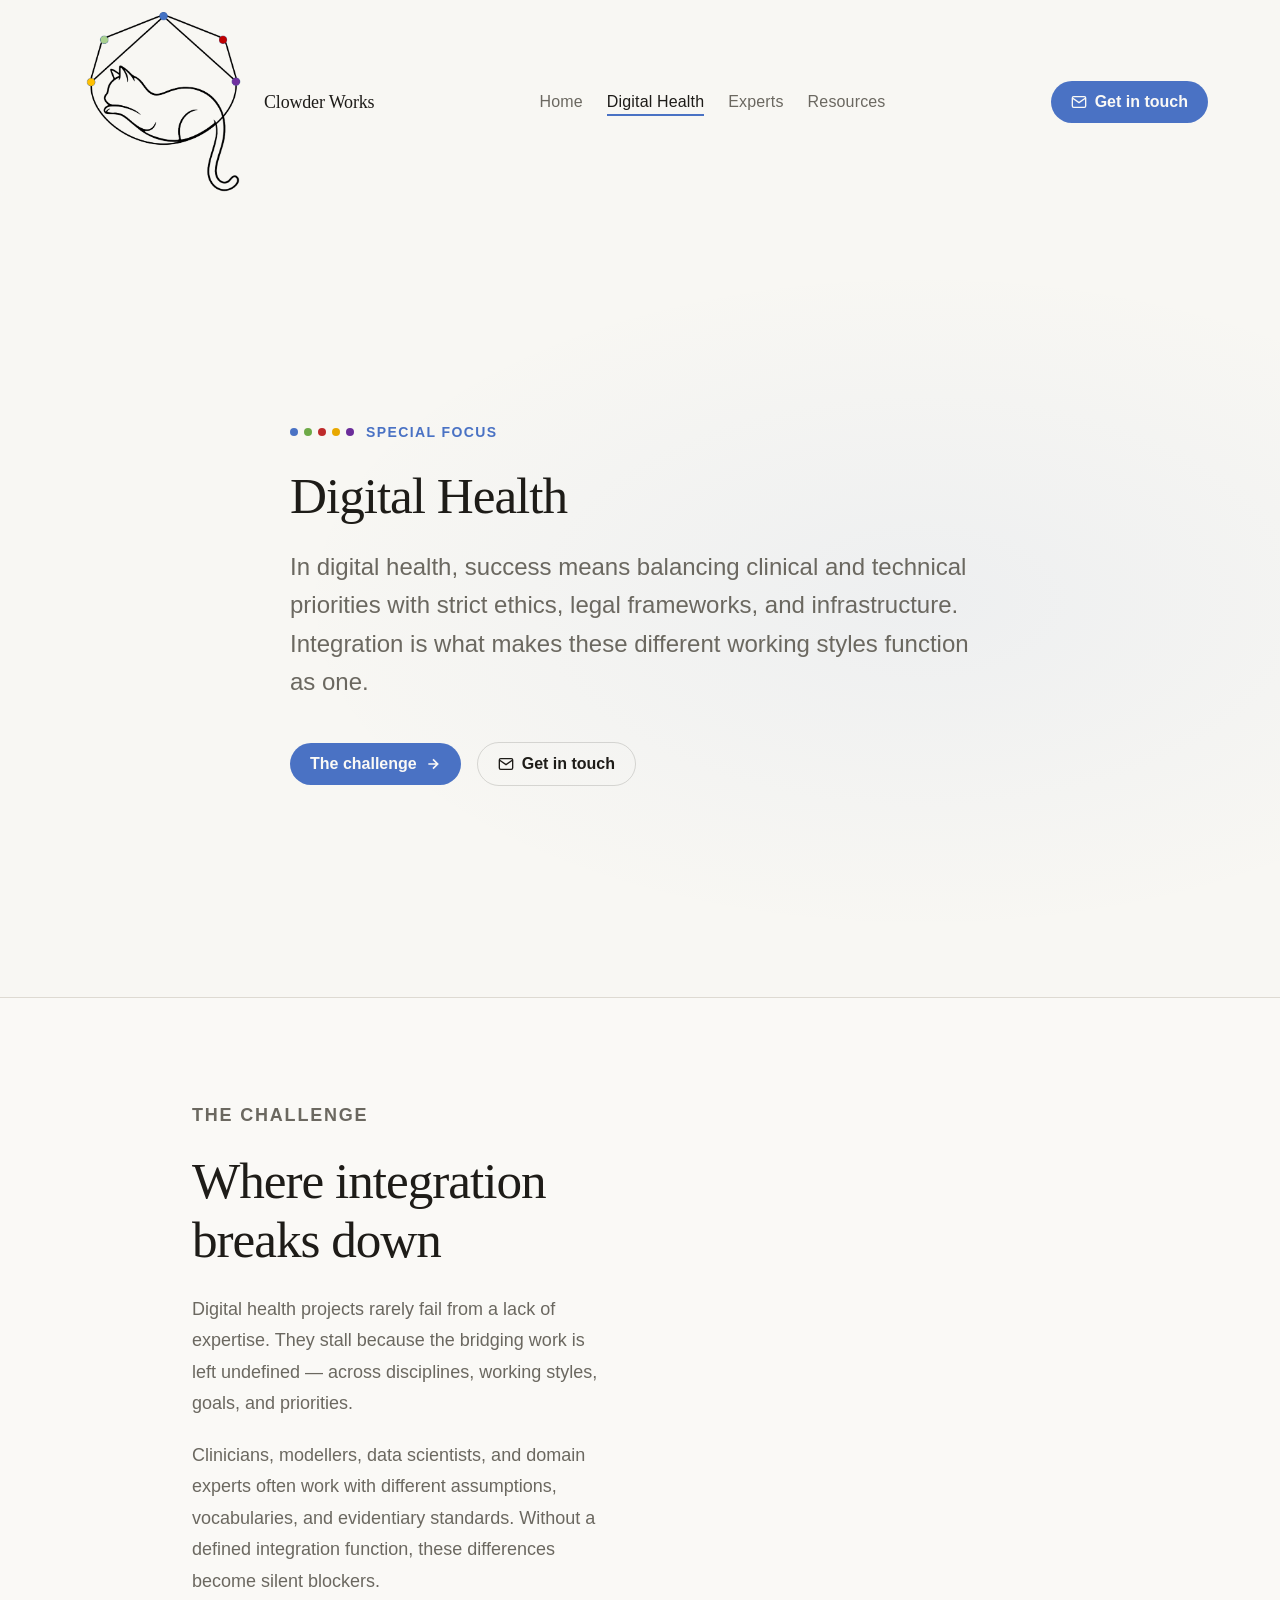
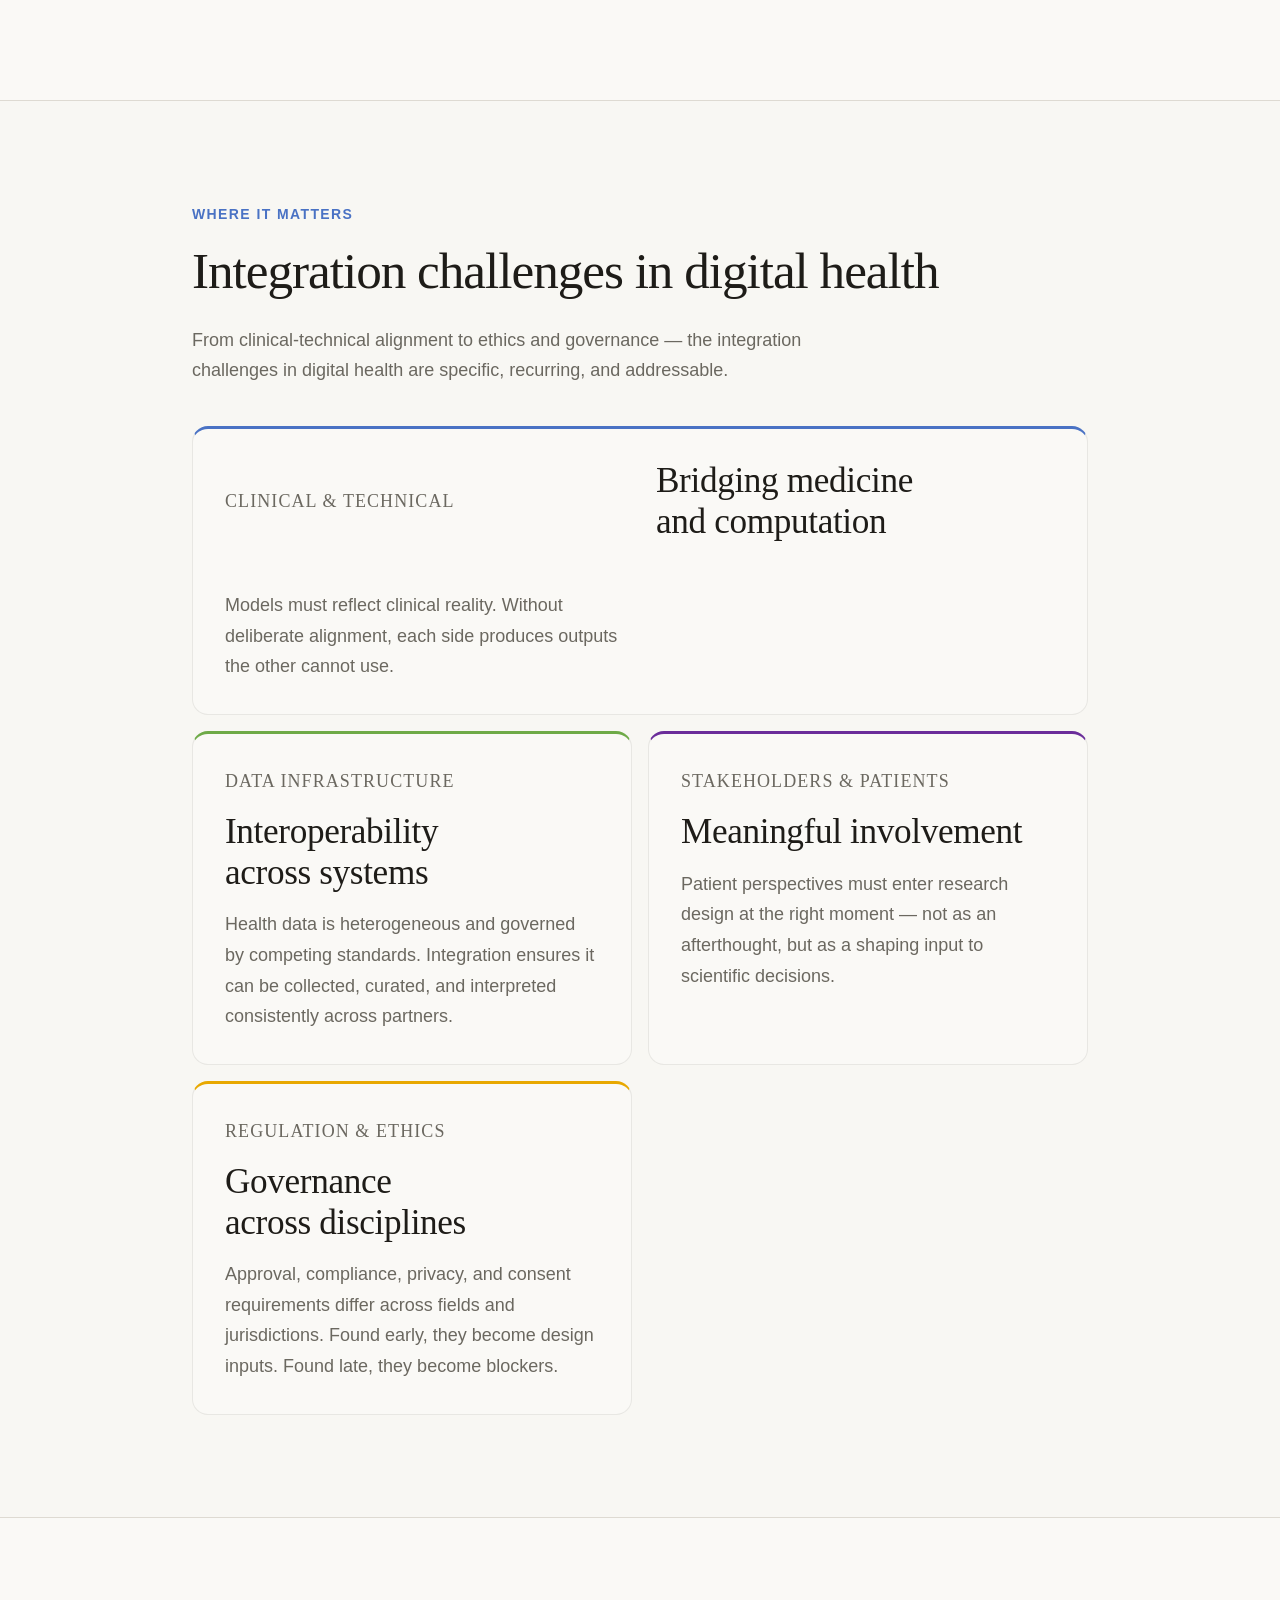
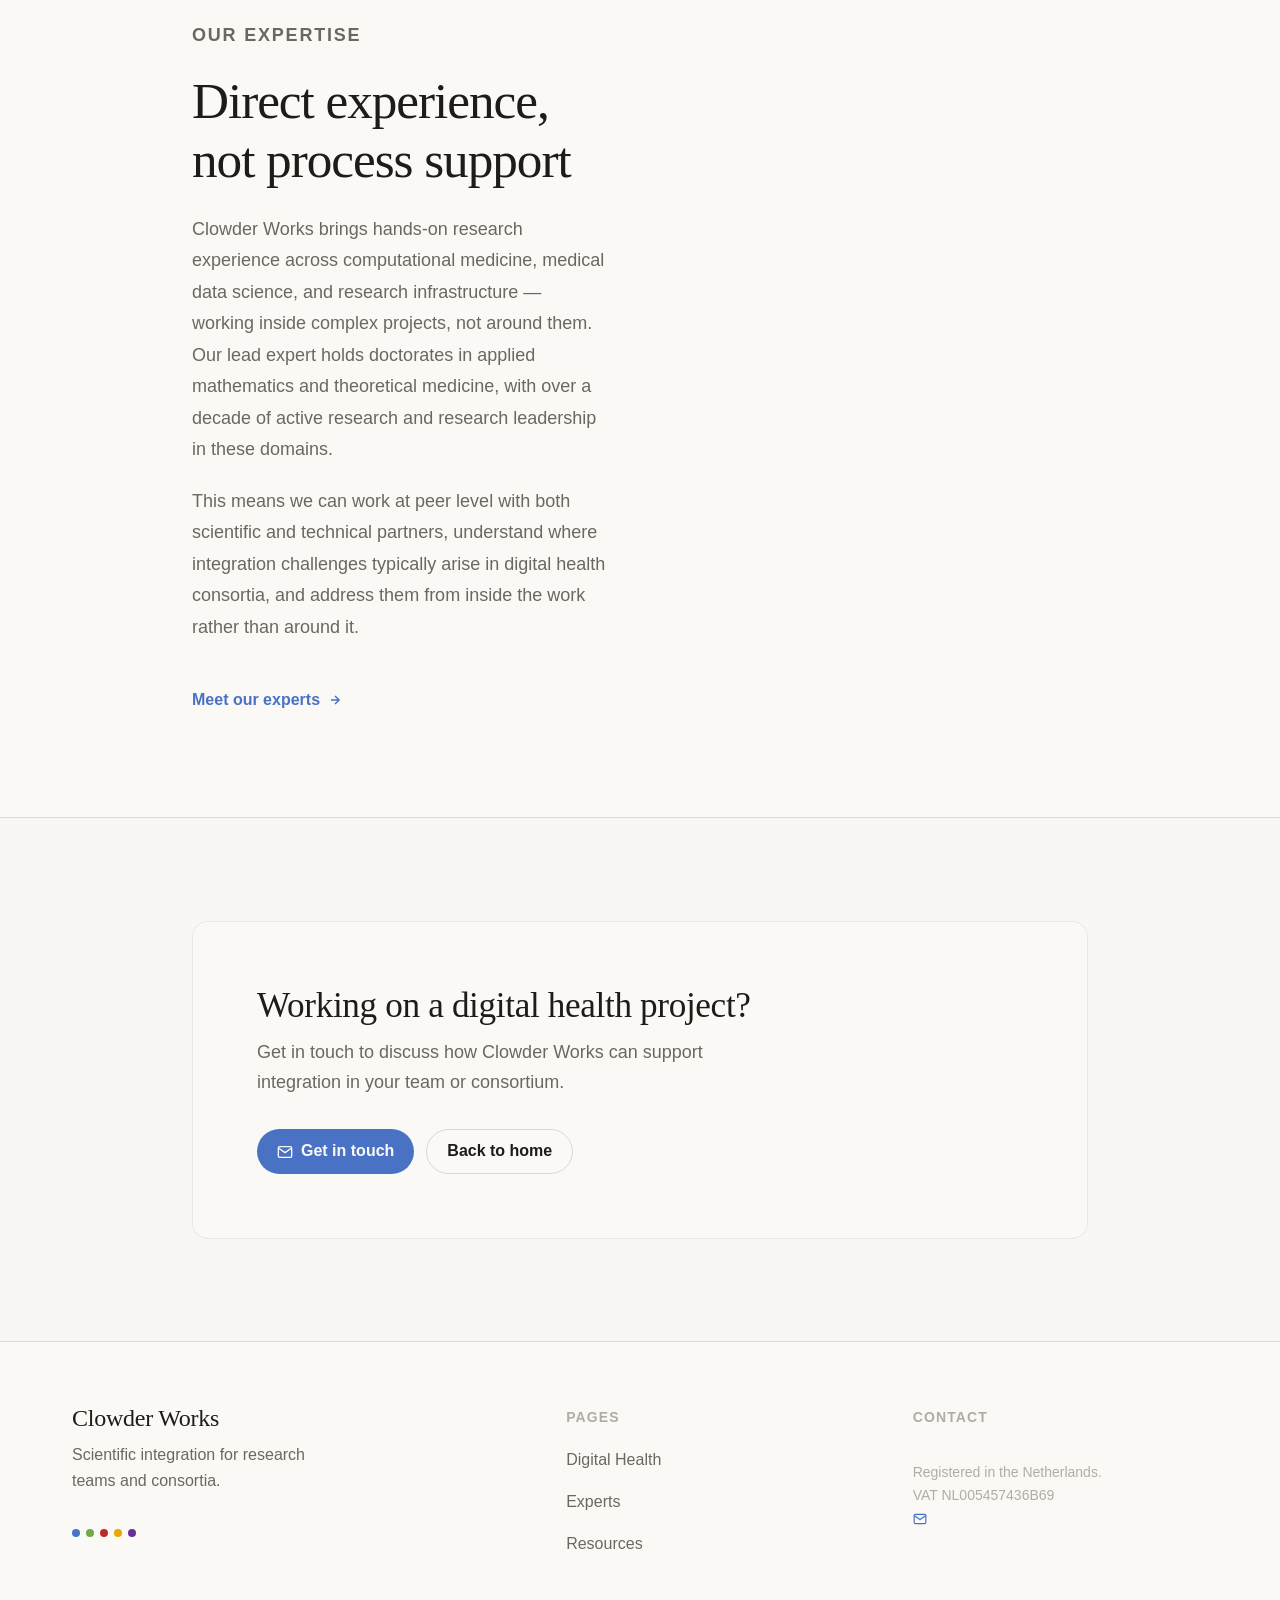
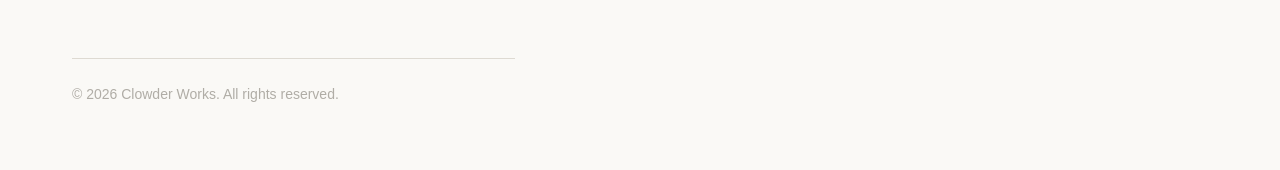
==== digital-health.html @ d92f3837 "Update digital-health.html" ====
<!DOCTYPE html>
<html lang="en" data-theme="light">
<head>
  <meta charset="UTF-8" />
  <meta name="viewport" content="width=device-width, initial-scale=1.0" />
  <title>Digital Health — Clowder Works</title>
  <meta name="description" content="Clowder Works brings hands-on research experience across computational medicine, medical data science, and research infrastructure to digital health integration." />

  <link href="https://api.fontshare.com/v2/css?f[]=zodiak@400,500,700&f[]=general-sans@300,400,500,600&display=swap" rel="stylesheet" />
  <link href="style.css" rel="stylesheet" />
</head>

<body>
  <a class="skip-link" href="#main">Skip to main content</a>

  <div id="site-header"></div>

  <main id="main">

    <!-- ── HERO ── -->
    <section class="hero" aria-labelledby="dh-hero-heading">
      <div class="container">
        <div class="hero-content">
          <div class="hero-eyebrow">
            <div class="footer-nodes" aria-hidden="true">
              <span class="footer-node" style="background:var(--color-node-blue)"></span>
              <span class="footer-node" style="background:var(--color-node-green)"></span>
              <span class="footer-node" style="background:var(--color-node-red)"></span>
              <span class="footer-node" style="background:var(--color-node-amber)"></span>
              <span class="footer-node" style="background:var(--color-node-purple)"></span>
            </div>
            Special focus
          </div>
          <h1 id="dh-hero-heading">Digital Health</h1>
          <p class="hero-subhead">In digital health, success means balancing clinical and technical priorities with strict ethics, legal frameworks, and infrastructure. Integration is what makes these different working styles function as one.</p>
          <div class="hero-actions">
            <a href="#challenge" class="btn btn-primary">
              The challenge
              <svg width="16" height="16" viewBox="0 0 24 24" fill="none" stroke="currentColor" stroke-width="2.5" aria-hidden="true"><path d="M5 12h14M12 5l7 7-7 7"/></svg>
            </a>
            <a class="btn btn-ghost nav-email-link">
              <svg width="16" height="16" viewBox="0 0 24 24" fill="none" stroke="currentColor" stroke-width="2" aria-hidden="true"><path d="M4 4h16c1.1 0 2 .9 2 2v12c0 1.1-.9 2-2 2H4c-1.1 0-2-.9-2-2V6c0-1.1.9-2 2-2z"/><polyline points="22,6 12,13 2,6"/></svg>
              Get in touch
            </a>
          </div>
        </div>
      </div>
    </section>

    <hr class="divider" />

    <!-- ── THE CHALLENGE ── -->
    <section id="challenge" class="integration-section fade-in" aria-labelledby="challenge-heading">
      <div class="container--default">
        <div class="integration-grid">
          <div class="integration-prose">
            <p class="section-label">The challenge</p>
            <h2 class="section-title" id="challenge-heading">Where integration breaks down</h2>
            <p>Digital health projects rarely fail from a lack of expertise. They stall because the bridging work is left undefined — across disciplines, working styles, goals, and priorities.</p>
            <p>Clinicians, modellers, data scientists, and domain experts often work with different assumptions, vocabularies, and evidentiary standards. Without a defined integration function, these differences become silent blockers.</p>
          </div>
          <div class="integration-pull reveal-clip">
            <blockquote>"Scientific progress often depends less on adding another specialist than on making existing expertise interoperable."</blockquote>
          </div>
        </div>
      </div>
    </section>

    <hr class="divider" />

    <!-- ── INTEGRATION DOMAINS ── -->
    <section class="fade-in" aria-labelledby="domains-heading">
      <div class="container--default">
        <p class="section-label">Where it matters</p>
        <h2 class="section-title" id="domains-heading">Integration challenges in digital health</h2>
        <p class="section-body">From clinical-technical alignment to ethics and governance — the integration challenges in digital health are specific, recurring, and addressable.</p>
        <div class="services-grid" style="margin-top:var(--space-10);">

          <article class="service-card fade-in" style="border-top-color: var(--color-node-blue);">
            <p class="service-card-number">Clinical &amp; technical</p>
            <h3>Bridging medicine and computation</h3>
            <p>Models must reflect clinical reality. Without deliberate alignment, each side produces outputs the other cannot use.</p>
          </article>

          <article class="service-card fade-in" style="border-top-color: var(--color-node-green);">
            <p class="service-card-number">Data infrastructure</p>
            <h3>Interoperability across systems</h3>
            <p>Health data is heterogeneous and governed by competing standards. Integration ensures it can be collected, curated, and interpreted consistently across partners.</p>
          </article>

          <article class="service-card fade-in" style="border-top-color: var(--color-node-purple);">
            <p class="service-card-number">Stakeholders &amp; patients</p>
            <h3>Meaningful involvement</h3>
            <p>Patient perspectives must enter research design at the right moment — not as an afterthought, but as a shaping input to scientific decisions.</p>
          </article>

          <article class="service-card fade-in" style="border-top-color: var(--color-node-amber);">
            <p class="service-card-number">Regulation &amp; ethics</p>
            <h3>Governance across disciplines</h3>
            <p>Approval, compliance, privacy, and consent requirements differ across fields and jurisdictions. Found early, they become design inputs. Found late, they become blockers.</p>
          </article>

        </div>
      </div>
    </section>

    <hr class="divider" />

    <!-- ── EXPERTISE ── -->
    <section class="integration-section fade-in" aria-labelledby="expertise-heading">
      <div class="container--default">
        <div class="integration-grid">
          <div class="integration-prose">
            <p class="section-label">Our expertise</p>
            <h2 class="section-title" id="expertise-heading">Direct experience, not process support</h2>
            <p>Clowder Works brings hands-on research experience across computational medicine, medical data science, and research infrastructure — working inside complex projects, not around them. Our lead expert holds doctorates in applied mathematics and theoretical medicine, with over a decade of active research and research leadership in these domains.</p>
            <p>This means we can work at peer level with both scientific and technical partners, understand where integration challenges typically arise in digital health consortia, and address them from inside the work rather than around it.</p>
            <a href="experts.html" class="service-card-link">
              Meet our experts
              <svg width="14" height="14" viewBox="0 0 24 24" fill="none" stroke="currentColor" stroke-width="2.5" aria-hidden="true"><path d="M5 12h14M12 5l7 7-7 7"/></svg>
            </a>
          </div>
          <div class="integration-pull reveal-clip">
            <blockquote>"The goal is not just results — it is results that translate. That requires integration to be built in, not added later."</blockquote>
            <div style="margin-top: var(--space-8);">
              <div style="display:flex; gap: var(--space-3); flex-wrap: wrap; margin-bottom: var(--space-3);">
                <span style="display:inline-flex; align-items:center; gap:var(--space-2); font-size:var(--text-xs); font-weight:600; color:var(--color-text-muted);">
                  <span style="width:8px;height:8px;border-radius:50%;background:#4A72C4;flex-shrink:0;"></span>
                  Computational medicine
                </span>
                <span style="display:inline-flex; align-items:center; gap:var(--space-2); font-size:var(--text-xs); font-weight:600; color:var(--color-text-muted);">
                  <span style="width:8px;height:8px;border-radius:50%;background:#6EAA47;flex-shrink:0;"></span>
                  Medical informatics
                </span>
              </div>
              <div style="display:flex; gap: var(--space-3); flex-wrap: wrap; margin-bottom: var(--space-3);">
                <span style="display:inline-flex; align-items:center; gap:var(--space-2); font-size:var(--text-xs); font-weight:600; color:var(--color-text-muted);">
                  <span style="width:8px;height:8px;border-radius:50%;background:#BE2A2A;flex-shrink:0;"></span>
                  Clinical data systems
                </span>
                <span style="display:inline-flex; align-items:center; gap:var(--space-2); font-size:var(--text-xs); font-weight:600; color:var(--color-text-muted);">
                  <span style="width:8px;height:8px;border-radius:50%;background:#E8A800;flex-shrink:0;"></span>
                  Biomedical modelling
                </span>
              </div>
              <div style="display:flex; gap: var(--space-3); flex-wrap: wrap;">
                <span style="display:inline-flex; align-items:center; gap:var(--space-2); font-size:var(--text-xs); font-weight:600; color:var(--color-text-muted);">
                  <span style="width:8px;height:8px;border-radius:50%;background:#6B2D9A;flex-shrink:0;"></span>
                  Digital twins &amp; infrastructure
                </span>
              </div>
            </div>
          </div>
        </div>
      </div>
    </section>

    <hr class="divider" />

    <!-- ── CONTACT ── -->
    <section class="contact-section" aria-labelledby="dh-contact-heading">
      <div class="container--default">
        <div class="contact-inner fade-in">
          <div>
            <h2 id="dh-contact-heading">Working on a digital health project?</h2>
            <p>Get in touch to discuss how Clowder Works can support integration in your team or consortium.</p>
          </div>
          <div class="contact-actions">
            <a class="btn btn-primary nav-email-link">
              <svg width="16" height="16" viewBox="0 0 24 24" fill="none" stroke="currentColor" stroke-width="2" aria-hidden="true"><path d="M4 4h16c1.1 0 2 .9 2 2v12c0 1.1-.9 2-2 2H4c-1.1 0-2-.9-2-2V6c0-1.1.9-2 2-2z"/><polyline points="22,6 12,13 2,6"/></svg>
              Get in touch
            </a>
            <a href="index.html" class="btn btn-ghost">Back to home</a>
          </div>
        </div>
      </div>
    </section>

  </main>

  <div id="site-footer"></div>

  <script src="nav-init.js" defer></script>
  <script>
    (function(){
      var t = matchMedia('(prefers-color-scheme:dark)').matches ? 'dark' : 'light';
      document.documentElement.setAttribute('data-theme', t);
    })();

    Promise.all([
      fetch('nav.html').then(r => r.text()),
      fetch('footer.html').then(r => r.text())
    ]).then(([navHTML, footerHTML]) => {
      document.getElementById('site-header').innerHTML = navHTML;
      document.getElementById('site-footer').innerHTML = footerHTML;
      initNav();

      const u = 'clowder.works', d = 'gmail.com';
      document.querySelectorAll('.nav-email-link').forEach(a => {
        a.href = 'mailto:' + u + '@' + d;
      });
      document.querySelectorAll('.contact-email-text').forEach(el => {
        el.textContent = u + '[at]' + d;
      });
    });
  </script>
</body>
</html>
---- style.css ----
/* ── ART DIRECTION ─────────────────────────────────────────────
       Concept: Scientific bridge-building. Quiet authority.
       Palette: Warm off-white surfaces + logo node colours as accents
       Logo colours: blue #4A72C4, green #6EAA47, red #BE2A2A,
                     amber #E8A800, purple #6B2D9A
       Primary accent: blue #4A72C4 (the top node — connects everything)
       Typography: Zodiak (display) + General Sans (body)
       Density: Spacious, editorial
    ─────────────────────────────────────────────────────────────── */

    :root, [data-theme="light"] {
      --text-xs:   clamp(0.75rem,  0.7rem  + 0.25vw, 0.875rem);
      --text-sm:   clamp(0.875rem, 0.8rem  + 0.35vw, 1rem);
      --text-base: clamp(1rem,     0.95rem + 0.25vw, 1.125rem);
      --text-lg:   clamp(1.125rem, 1rem    + 0.75vw, 1.5rem);
      --text-xl:   clamp(1.5rem,   1.2rem  + 1.25vw, 2.25rem);
      --text-2xl:  clamp(2rem,     1.2rem  + 2.5vw,  3.5rem);
      --text-3xl:  clamp(2.5rem,   1rem    + 4vw,    5rem);

      --space-1:0.25rem;--space-2:0.5rem;--space-3:0.75rem;
      --space-4:1rem;--space-5:1.25rem;--space-6:1.5rem;
      --space-8:2rem;--space-10:2.5rem;--space-12:3rem;
      --space-16:4rem;--space-20:5rem;--space-24:6rem;--space-32:8rem;

      /* Surfaces — warm, papery */
      --color-bg:              #f8f7f3;
      --color-surface:         #faf9f6;
      --color-surface-2:       #fcfcfa;
      --color-surface-offset:  #f2efe9;
      --color-surface-dynamic: #e8e4dc;
      --color-divider:         #dedad2;
      --color-border:          #d2cec6;

      /* Text */
      --color-text:            #1e1c18;
      --color-text-muted:      #6b6860;
      --color-text-faint:      #b0ada6;
      --color-text-inverse:    #faf9f6;

      /* Primary — logo blue (top node) */
      --color-primary:         #4A72C4;
      --color-primary-hover:   #3a5ba0;
      --color-primary-active:  #2d4780;
      --color-primary-highlight: #dce5f5;

      /* Logo node colours — used as service card accents */
      --color-node-blue:   #4A72C4;
      --color-node-green:  #6EAA47;
      --color-node-red:    #BE2A2A;
      --color-node-amber:  #E8A800;
      --color-node-purple: #6B2D9A;

      --radius-sm:0.375rem;--radius-md:0.5rem;
      --radius-lg:0.75rem;--radius-xl:1rem;--radius-full:9999px;

      --transition-interactive: 180ms cubic-bezier(0.16, 1, 0.3, 1);

      --shadow-sm: 0 1px 3px rgba(30,28,24,0.07);
      --shadow-md: 0 4px 16px rgba(30,28,24,0.09);
      --shadow-lg: 0 12px 40px rgba(30,28,24,0.12);

      --content-narrow:640px;--content-default:960px;--content-wide:1200px;
      --font-display:'Zodiak','Georgia',serif;
      --font-body:'General Sans','Helvetica Neue',sans-serif;
    }

    [data-theme="dark"] {
      --color-bg:#171614;--color-surface:#1c1b19;--color-surface-2:#201f1d;
      --color-surface-offset:#1d1c1a;--color-surface-dynamic:#2d2c2a;
      --color-divider:#262523;--color-border:#393836;
      --color-text:#cdccca;--color-text-muted:#797876;
      --color-text-faint:#5a5957;--color-text-inverse:#2b2a28;
      --color-primary:#6b91d4;--color-primary-hover:#8aaade;
      --color-primary-active:#4A72C4;--color-primary-highlight:#1e2a40;
      --color-node-blue:#6b91d4;--color-node-green:#8fca66;
      --color-node-red:#d96060;--color-node-amber:#f0bc30;--color-node-purple:#9b5fc0;
      --shadow-sm:0 1px 3px rgba(0,0,0,0.25);
      --shadow-md:0 4px 16px rgba(0,0,0,0.35);
      --shadow-lg:0 12px 40px rgba(0,0,0,0.45);
    }
    @media(prefers-color-scheme:dark){
      :root:not([data-theme]){
        --color-bg:#171614;--color-surface:#1c1b19;--color-surface-2:#201f1d;
        --color-surface-offset:#1d1c1a;--color-surface-dynamic:#2d2c2a;
        --color-divider:#262523;--color-border:#393836;
        --color-text:#cdccca;--color-text-muted:#797876;
        --color-text-faint:#5a5957;--color-text-inverse:#2b2a28;
        --color-primary:#6b91d4;--color-primary-hover:#8aaade;
        --color-primary-active:#4A72C4;--color-primary-highlight:#1e2a40;
        --color-node-blue:#6b91d4;--color-node-green:#8fca66;
        --color-node-red:#d96060;--color-node-amber:#f0bc30;--color-node-purple:#9b5fc0;
      }
    }

    /* ── BASE ── */
    *,*::before,*::after{box-sizing:border-box;margin:0;padding:0;}
    html{-webkit-font-smoothing:antialiased;-moz-osx-font-smoothing:grayscale;
      text-rendering:optimizeLegibility;scroll-behavior:smooth;
      hanging-punctuation:first last;scroll-padding-top:var(--space-10);}
    body{min-height:100dvh;line-height:1.65;font-family:var(--font-body);
      font-size:var(--text-base);color:var(--color-text);background:var(--color-bg);}
    img,picture,video,svg{display:block;max-width:100%;height:auto;}
    ul[role="list"],ol[role="list"]{list-style:none;}
    input,button,textarea,select{font:inherit;color:inherit;}
    h1,h2,h3,h4{text-wrap:balance;line-height:1.15;font-family:var(--font-display);}
    p,li{text-wrap:pretty;max-width:72ch;}
    ::selection{background:oklch(from var(--color-primary) l c h / 0.2);color:var(--color-text);}
    :focus-visible{outline:2px solid var(--color-primary);outline-offset:3px;border-radius:var(--radius-sm);}
    @media(prefers-reduced-motion:reduce){
      *,*::before,*::after{animation-duration:0.01ms!important;
        animation-iteration-count:1!important;transition-duration:0.01ms!important;}
    }
    button{cursor:pointer;background:none;border:none;}
    a,button,[role="button"]{
      transition:color var(--transition-interactive),
        background var(--transition-interactive),
        border-color var(--transition-interactive),
        box-shadow var(--transition-interactive),
        opacity var(--transition-interactive);
    }
    .sr-only{position:absolute;width:1px;height:1px;padding:0;margin:-1px;
      overflow:hidden;clip:rect(0,0,0,0);white-space:nowrap;border-width:0;}

    /* ── SCROLL REVEAL ── */
    .fade-in{opacity:1;}
    @supports(animation-timeline:scroll()){
      .fade-in{opacity:0;animation:reveal-fade linear both;
        animation-timeline:view();animation-range:entry 0% entry 80%;}
    }
    @keyframes reveal-fade{to{opacity:1;}}
    .reveal-clip{opacity:1;}
    @supports(animation-timeline:scroll()){
      .reveal-clip{clip-path:inset(8% 0 0 0);opacity:0;
        animation:reveal-full linear both;animation-timeline:view();
        animation-range:entry 0% entry 70%;}
    }
    @keyframes reveal-full{to{clip-path:inset(0 0 0 0);opacity:1;}}

    /* ── LAYOUT ── */
    .container{max-width:var(--content-wide);margin-inline:auto;
      padding-inline:clamp(var(--space-4),4vw,var(--space-8));}
    .container--default{max-width:var(--content-default);margin-inline:auto;
      padding-inline:clamp(var(--space-4),4vw,var(--space-8));}
    .container--wide{max-width:var(--content-wide);margin-inline:auto;
  padding-inline:clamp(var(--space-4),4vw,var(--space-8));}
    /* ── SKIP LINK ── */
    .skip-link{position:absolute;top:var(--space-2);left:var(--space-2);
      background:var(--color-primary);color:var(--color-text-inverse);
      padding:var(--space-2) var(--space-4);border-radius:var(--radius-md);
      font-size:var(--text-sm);font-weight:600;z-index:9999;
      transform:translateY(-200%);transition:transform var(--transition-interactive);}
    .skip-link:focus{transform:translateY(0);}

    /* ── NAV ── */
    .site-nav{position:sticky;top:0;z-index:100;
      background:oklch(from var(--color-bg) l c h / 0.92);
      backdrop-filter:blur(14px) saturate(1.4);
      border-bottom:1px solid transparent;
      transition:border-color var(--transition-interactive),box-shadow var(--transition-interactive);}
    .site-nav.scrolled{border-color:var(--color-divider);box-shadow:var(--shadow-sm);}
    .nav-inner{display:flex;align-items:center;gap:var(--space-6);
      padding-block:var(--space-3);max-width:var(--content-wide);margin-inline:auto;
      padding-inline:clamp(var(--space-4),4vw,var(--space-8));}
    .nav-logo{display:flex;align-items:center;gap:var(--space-3);
      text-decoration:none;color:var(--color-text);flex-shrink:0;}
    .nav-logo img{width:180px;height:180px;object-fit:contain;flex-shrink:0;}
    .nav-wordmark{font-family:var(--font-display);font-size:var(--text-base);
      font-weight:500;letter-spacing:-0.01em;line-height:1;}
    .nav-links{display:flex;align-items:center;gap:var(--space-6);
      list-style:none;margin-inline-start:auto;}
    .nav-links a{font-size:var(--text-sm);font-weight:500;color:var(--color-text-muted);
      text-decoration:none;letter-spacing:0.01em;padding-block:var(--space-1);
      border-bottom:2px solid transparent;
      transition:color var(--transition-interactive),border-color var(--transition-interactive);}
    .nav-links a:hover{color:var(--color-text);}
    .nav-links a.active{color:var(--color-text);border-bottom-color:var(--color-primary);}
    .nav-right{display:flex;align-items:center;gap:var(--space-3);margin-inline-start:auto;}

    .theme-toggle{display:flex;align-items:center;justify-content:center;
      width:36px;height:36px;border-radius:var(--radius-full);
      color:var(--color-text-muted);cursor:pointer;
      transition:color var(--transition-interactive),background var(--transition-interactive);}
    .theme-toggle:hover{color:var(--color-text);background:var(--color-surface-offset);}

    .btn{display:inline-flex;align-items:center;gap:var(--space-2);
      padding:var(--space-2) var(--space-5);border-radius:var(--radius-full);
      font-size:var(--text-sm);font-weight:600;text-decoration:none;cursor:pointer;
      transition:background var(--transition-interactive),color var(--transition-interactive),
        box-shadow var(--transition-interactive),transform var(--transition-interactive);}
    .btn-primary{background:var(--color-primary);color:var(--color-text-inverse);border:none;}
    .btn-primary:hover{background:var(--color-primary-hover);transform:translateY(-1px);box-shadow:var(--shadow-md);}
    .btn-primary:active{transform:translateY(0);box-shadow:var(--shadow-sm);}
    .btn-ghost{background:transparent;color:var(--color-text);
      border:1px solid oklch(from var(--color-text) l c h / 0.15);}
    .btn-ghost:hover{background:var(--color-surface-offset);transform:translateY(-1px);}
    .btn-ghost:active{transform:translateY(0);}

    .nav-mobile-toggle{display:none;align-items:center;justify-content:center;
      width:40px;height:40px;border-radius:var(--radius-md);color:var(--color-text);
      margin-inline-start:auto;transition:background var(--transition-interactive);}
    .nav-mobile-toggle:hover{background:var(--color-surface-offset);}
    .nav-mobile-menu{display:none;flex-direction:column;gap:0;
      background:var(--color-surface);border-bottom:1px solid var(--color-divider);
      padding:var(--space-2) 0 var(--space-4);}
    .nav-mobile-menu.open{display:flex;}
    .nav-mobile-menu a{padding:var(--space-3) clamp(var(--space-4),4vw,var(--space-12));
      font-size:var(--text-base);font-weight:500;color:var(--color-text-muted);text-decoration:none;
      transition:color var(--transition-interactive),background var(--transition-interactive);}
    .nav-mobile-menu a:hover{color:var(--color-text);background:var(--color-surface-offset);}
    .nav-mobile-menu .btn-primary{margin:var(--space-3) clamp(var(--space-4),4vw,var(--space-12)) 0;width:fit-content;}
    @media(max-width:768px){
      .nav-links,.nav-right .btn-primary{display:none;}
      .nav-mobile-toggle{display:flex;}
    }
    @media(min-width:769px){
      .nav-mobile-toggle{display:none;}
      .nav-mobile-menu{display:none!important;}
    }

    /* ── HERO ── */
    .hero{min-height:88vh;display:flex;flex-direction:column;justify-content:center;
      padding-block:clamp(var(--space-20),10vw,var(--space-32));position:relative;overflow:hidden;}
    .hero::before{content:'';position:absolute;inset:0;
      background:radial-gradient(ellipse 70% 60% at 72% 50%,
        oklch(from var(--color-primary) l c h / 0.06) 0%,transparent 70%);
      pointer-events:none;}
    .hero-decoration{position:absolute;right:-40px;top:50%;transform:translateY(-50%);
      width:min(440px,42vw);height:min(440px,42vw);opacity:0.055;pointer-events:none;}
    [data-theme="dark"] .hero-decoration{opacity:0.08;}
    .hero-content{position:relative;z-index:1;max-width:700px;}
    .hero-eyebrow{display:inline-flex;align-items:center;gap:var(--space-3);
      font-size:var(--text-xs);font-weight:600;letter-spacing:0.1em;text-transform:uppercase;
      color:var(--color-primary);margin-bottom:var(--space-6);}
    .hero-eyebrow-dot{width:6px;height:6px;background:var(--color-primary);border-radius:50%;}
    .hero h1{font-size:var(--text-2xl);font-weight:500;color:var(--color-text);
      letter-spacing:-0.02em;margin-bottom:var(--space-6);line-height:1.1;}
    .hero h1 em{font-style:italic;color:var(--color-primary);}
    .hero-subhead{font-family:var(--font-body);font-size:var(--text-lg);
      color:var(--color-text-muted);font-weight:400;line-height:1.6;
      margin-bottom:var(--space-10);max-width:56ch;}
    .hero-actions{display:flex;align-items:center;gap:var(--space-4);flex-wrap:wrap;}

    /* ── SHARED SECTION ── */
    section{padding-block:clamp(var(--space-16),8vw,var(--space-32));}
    .section-label{font-family:var(--font-body);font-size:var(--text-xs);font-weight:600;
      letter-spacing:0.1em;text-transform:uppercase;color:var(--color-primary);margin-bottom:var(--space-4);}
    .section-title{font-family:var(--font-display);font-size:var(--text-2xl);
      font-weight:500;letter-spacing:-0.02em;line-height:1.15;color:var(--color-text);margin-bottom:var(--space-6);}
    .section-body{font-size:var(--text-base);color:var(--color-text-muted);line-height:1.7;max-width:62ch;}
    hr.divider{border:none;border-top:1px solid var(--color-divider);margin:0;}

    /* ── INTEGRATION GAP ── */
    .integration-section{background:var(--color-surface);}
    .integration-grid{display:grid;grid-template-columns:1fr 1fr;
      gap:clamp(var(--space-8),5vw,var(--space-20));align-items:start;}
    .integration-prose p{font-size:var(--text-base);color:var(--color-text-muted);
      line-height:1.75;margin-bottom:var(--space-5);}
    .integration-prose p:last-child{margin-bottom:0;}
    .integration-pull{position:sticky;top:calc(var(--space-16) + var(--space-4));
      padding:var(--space-8) var(--space-8) var(--space-8) var(--space-10);
      border-left:3px solid var(--color-primary);
      background:var(--color-surface-2);border-radius:0 var(--radius-lg) var(--radius-lg) 0;}
    .integration-pull blockquote{font-family:var(--font-display);font-size:var(--text-xl);
      font-weight:400;font-style:italic;line-height:1.4;color:var(--color-text);margin-bottom:var(--space-4);}
    .integration-pull cite{font-family:var(--font-body);font-size:var(--text-xs);
      font-style:normal;font-weight:600;letter-spacing:0.06em;text-transform:uppercase;color:var(--color-text-faint);}
    @media(max-width:768px){
      .integration-grid{grid-template-columns:1fr;}
      .integration-pull{position:static;}
    }

    /* ── SERVICES ── */
    .services-grid{display:grid;grid-template-columns:1fr 1fr;gap:var(--space-4);margin-top:var(--space-12);}
    .service-card{background:var(--color-surface);
      border:1px solid oklch(from var(--color-text) l c h / 0.08);
      border-radius:var(--radius-xl);padding:var(--space-8);
      border-top:3px solid var(--color-node-blue);
      transition:box-shadow var(--transition-interactive),transform var(--transition-interactive);}
    .service-card:nth-child(1){border-top-color:var(--color-node-blue);
      grid-column:1 / -1;display:grid;grid-template-columns:1fr 1fr;gap:var(--space-8);align-items:center;}
    .service-card:nth-child(2){border-top-color:var(--color-node-green);}
    .service-card:nth-child(3){border-top-color:var(--color-node-amber);}
    .service-card-number{font-family:var(--font-display);font-size:var(--text-xs);
      font-weight:400;color:var(--color-text-faint);letter-spacing:0.06em;
      text-transform:uppercase;margin-bottom:var(--space-4);}
    .service-card h3{font-family:var(--font-display);font-size:var(--text-xl);
      font-weight:500;color:var(--color-text);letter-spacing:-0.01em;margin-bottom:var(--space-4);}
    .service-card p{font-size:var(--text-base);color:var(--color-text-muted);line-height:1.7;}
    .service-visual{border-radius:var(--radius-lg);overflow:hidden;
      background:var(--color-surface-offset);aspect-ratio:4/3;
      display:flex;align-items:center;justify-content:center;}
    .service-visual svg{opacity:1;width:58%;height:58%;}
    @media(max-width:768px){
      .services-grid{grid-template-columns:1fr;}
      .service-card:nth-child(1){grid-column:auto;grid-template-columns:1fr;}
    }

    /* ── PATHWAYS ── */
    .pathways-section{background:var(--color-surface);}
    .pathways-grid{display:grid;grid-template-columns:repeat(3,1fr);gap:var(--space-4);margin-top:var(--space-12);}
    .pathway-item{padding:var(--space-6) var(--space-6) var(--space-8);
      border-top:2px solid var(--color-divider);
      transition:border-color var(--transition-interactive);}
    .pathway-item:nth-child(1):hover{border-color:var(--color-node-purple);}
    .pathway-item:nth-child(2):hover{border-color:var(--color-node-red);}
    .pathway-item:nth-child(3):hover{border-color:var(--color-node-blue);}
    .pathway-num{font-family:var(--font-display);font-size:var(--text-3xl);
      font-weight:500;line-height:1;margin-bottom:var(--space-4);
      -webkit-text-stroke:1px var(--color-border);color:transparent;}
    .pathway-item h3{font-family:var(--font-display);font-size:var(--text-lg);
      font-weight:500;margin-bottom:var(--space-3);color:var(--color-text);}
    .pathway-item p{font-size:var(--text-base);color:var(--color-text-muted);line-height:1.65;}
    @media(max-width:768px){.pathways-grid{grid-template-columns:1fr;}}

    /* ── CONTACT CTA ── */
    .contact-section{background:var(--color-bg);}
    .contact-inner{
      border:1px solid oklch(from var(--color-text) l c h / 0.08);
      border-radius:var(--radius-xl);
      padding:clamp(var(--space-10),5vw,var(--space-16));
      background:var(--color-surface);
      display:flex;align-items:center;justify-content:space-between;
      gap:var(--space-8);flex-wrap:wrap;
    }
    .contact-inner h2{font-family:var(--font-display);font-size:var(--text-xl);
      font-weight:500;letter-spacing:-0.01em;margin-bottom:var(--space-3);}
    .contact-inner p{font-size:var(--text-base);color:var(--color-text-muted);
      line-height:1.65;max-width:46ch;}
    .contact-actions{display:flex;gap:var(--space-3);flex-wrap:wrap;flex-shrink:0;}

    /* ── FOOTER ── */
    .site-footer{background:var(--color-surface);
      border-top:1px solid var(--color-divider);
      padding-block:clamp(var(--space-12),5vw,var(--space-16));}
    .footer-grid{display:grid;grid-template-columns:1.5fr 1fr 1fr;
      gap:clamp(var(--space-8),4vw,var(--space-16));}
    .footer-brand .nav-wordmark{font-size:var(--text-lg);margin-bottom:var(--space-3);display:block;}
    .footer-tagline{font-size:var(--text-sm);color:var(--color-text-muted);
      line-height:1.6;max-width:30ch;margin-bottom:var(--space-6);}
    .footer-email a{display:inline-flex;align-items:center;gap:var(--space-2);
      font-size:var(--text-sm);font-weight:600;color:var(--color-primary);text-decoration:none;}
    .footer-email a:hover{color:var(--color-primary-hover);}
    .footer-col-title{font-size:var(--text-xs);font-weight:700;letter-spacing:0.08em;
      text-transform:uppercase;color:var(--color-text-faint);margin-bottom:var(--space-4);}
    .footer-links{list-style:none;display:flex;flex-direction:column;gap:var(--space-3);}
    .footer-links a{font-size:var(--text-sm);color:var(--color-text-muted);text-decoration:none;}
    .footer-links a:hover{color:var(--color-text);}
    .footer-bottom{margin-top:var(--space-12);padding-top:var(--space-6);
      border-top:1px solid var(--color-divider);
      display:flex;justify-content:space-between;align-items:center;flex-wrap:wrap;gap:var(--space-4);}
    .footer-bottom p{font-size:var(--text-xs);color:var(--color-text-faint);}
    /* Node colour dots in footer */
   .footer-nodes{display:inline-flex;gap:6px;align-items:center;margin-top:0;}
    .footer-node{width:8px;height:8px;border-radius:50%;}
    @media(max-width:768px){.footer-grid{grid-template-columns:1fr;gap:var(--space-8);}}

    /* ── SERVICE CARD LINK ── */
    .service-card-link{display:inline-flex;align-items:center;gap:var(--space-2);
      margin-top:var(--space-6);font-size:var(--text-sm);font-weight:600;
      color:var(--color-primary);text-decoration:none;
      transition:gap var(--transition-interactive),color var(--transition-interactive);}
    .service-card-link:hover{color:var(--color-primary-hover);gap:var(--space-3);}
/* ── NAV MOBILE FIX ── */
@media (max-width: 768px) {
  .nav-logo img {
    width: clamp(32px, 10vw, 48px);
    height: clamp(32px, 10vw, 48px);
  }

  .nav-mobile-toggle {
    margin-inline-start: auto;
    flex-shrink: 0;
  }
}
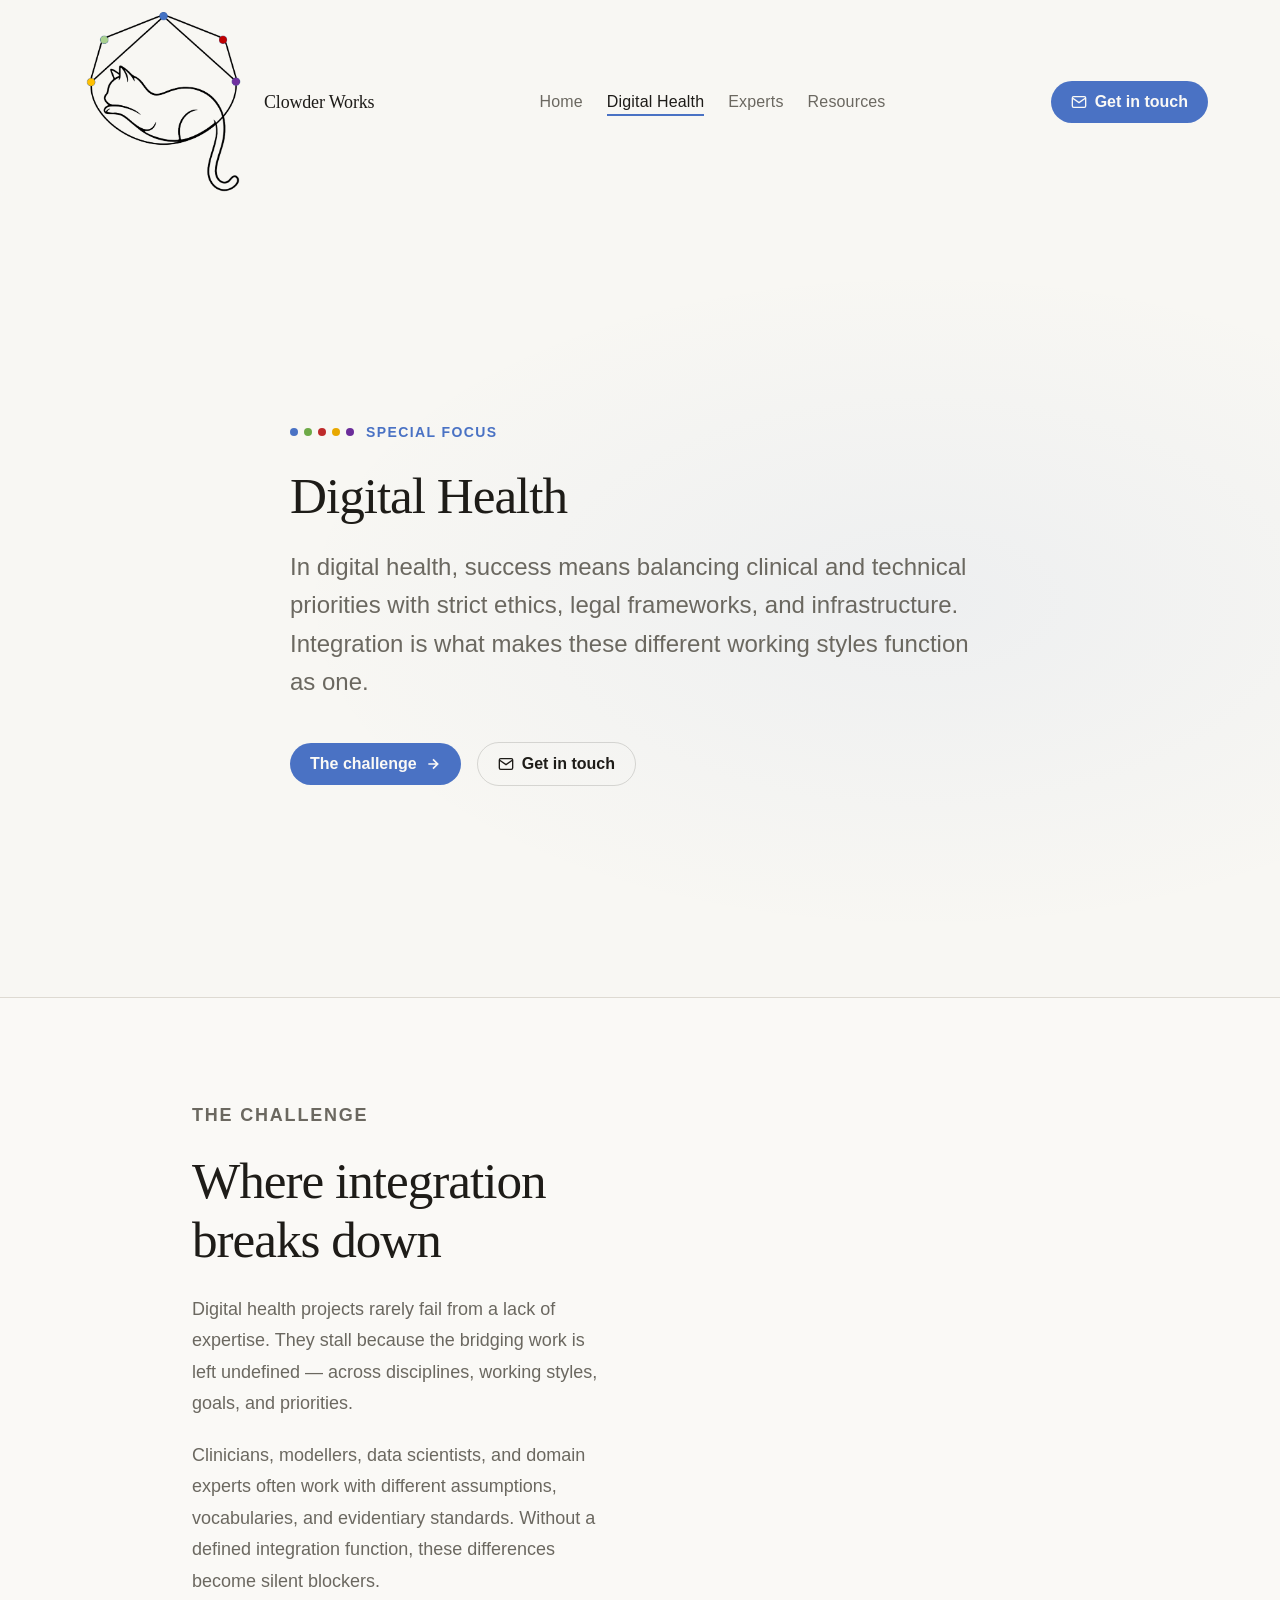
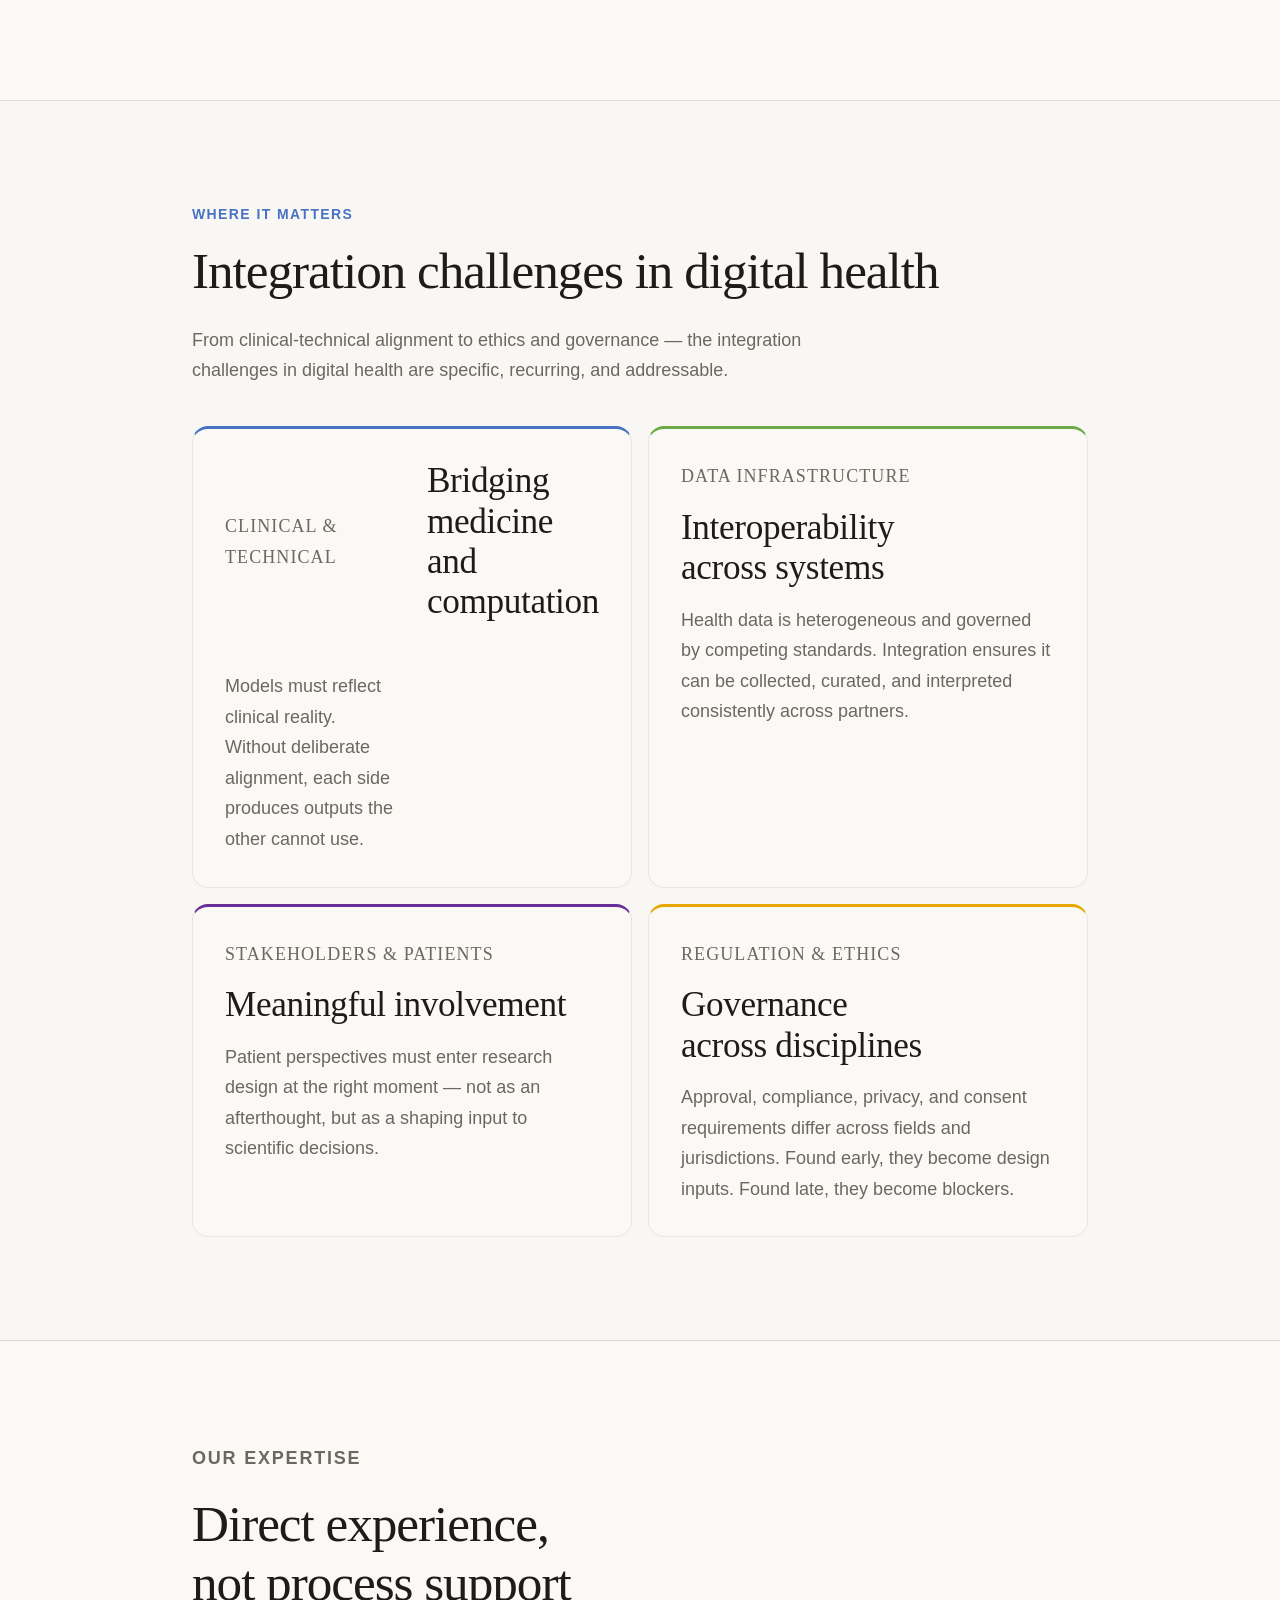
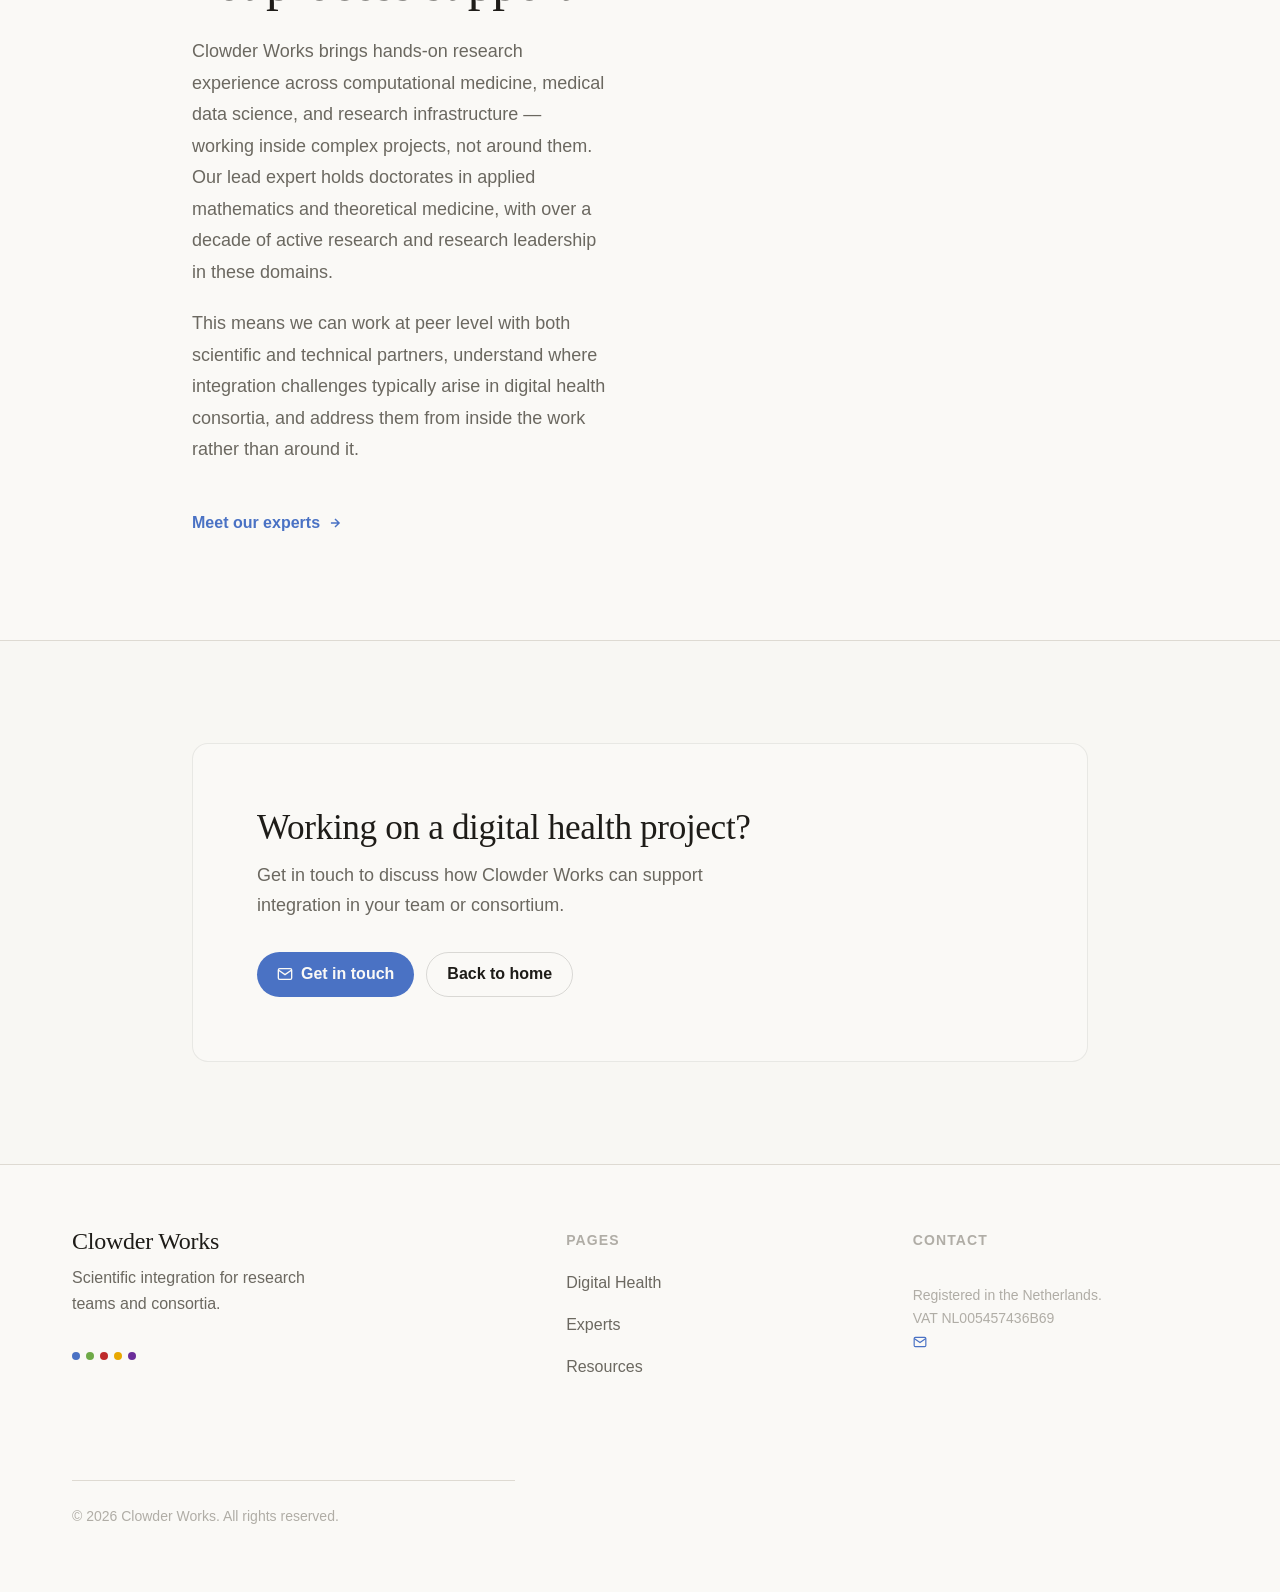
==== commit 8b3c977c: "Update digital-health.html" ====
--- a/digital-health.html
+++ b/digital-health.html
@@ -76,7 +76,7 @@
         <p class="section-body">From clinical-technical alignment to ethics and governance — the integration challenges in digital health are specific, recurring, and addressable.</p>
         <div class="services-grid" style="margin-top:var(--space-10);">
 
-          <article class="service-card fade-in" style="border-top-color: var(--color-node-blue);">
+          <article class="service-card fade-in" style="border-top-color: var(--color-node-blue);grid-column:auto;">
             <p class="service-card-number">Clinical &amp; technical</p>
             <h3>Bridging medicine and computation</h3>
             <p>Models must reflect clinical reality. Without deliberate alignment, each side produces outputs the other cannot use.</p>
@@ -121,35 +121,7 @@
             </a>
           </div>
           <div class="integration-pull reveal-clip">
-            <blockquote>"The goal is not just results — it is results that translate. That requires integration to be built in, not added later."</blockquote>
-            <div style="margin-top: var(--space-8);">
-              <div style="display:flex; gap: var(--space-3); flex-wrap: wrap; margin-bottom: var(--space-3);">
-                <span style="display:inline-flex; align-items:center; gap:var(--space-2); font-size:var(--text-xs); font-weight:600; color:var(--color-text-muted);">
-                  <span style="width:8px;height:8px;border-radius:50%;background:#4A72C4;flex-shrink:0;"></span>
-                  Computational medicine
-                </span>
-                <span style="display:inline-flex; align-items:center; gap:var(--space-2); font-size:var(--text-xs); font-weight:600; color:var(--color-text-muted);">
-                  <span style="width:8px;height:8px;border-radius:50%;background:#6EAA47;flex-shrink:0;"></span>
-                  Medical informatics
-                </span>
-              </div>
-              <div style="display:flex; gap: var(--space-3); flex-wrap: wrap; margin-bottom: var(--space-3);">
-                <span style="display:inline-flex; align-items:center; gap:var(--space-2); font-size:var(--text-xs); font-weight:600; color:var(--color-text-muted);">
-                  <span style="width:8px;height:8px;border-radius:50%;background:#BE2A2A;flex-shrink:0;"></span>
-                  Clinical data systems
-                </span>
-                <span style="display:inline-flex; align-items:center; gap:var(--space-2); font-size:var(--text-xs); font-weight:600; color:var(--color-text-muted);">
-                  <span style="width:8px;height:8px;border-radius:50%;background:#E8A800;flex-shrink:0;"></span>
-                  Biomedical modelling
-                </span>
-              </div>
-              <div style="display:flex; gap: var(--space-3); flex-wrap: wrap;">
-                <span style="display:inline-flex; align-items:center; gap:var(--space-2); font-size:var(--text-xs); font-weight:600; color:var(--color-text-muted);">
-                  <span style="width:8px;height:8px;border-radius:50%;background:#6B2D9A;flex-shrink:0;"></span>
-                  Digital twins &amp; infrastructure
-                </span>
-              </div>
-            </div>
+            <blockquote>"The goal is not just results — it is results that translate. That requires integration to be built in, not added later."</blockquote></div>
           </div>
         </div>
       </div>
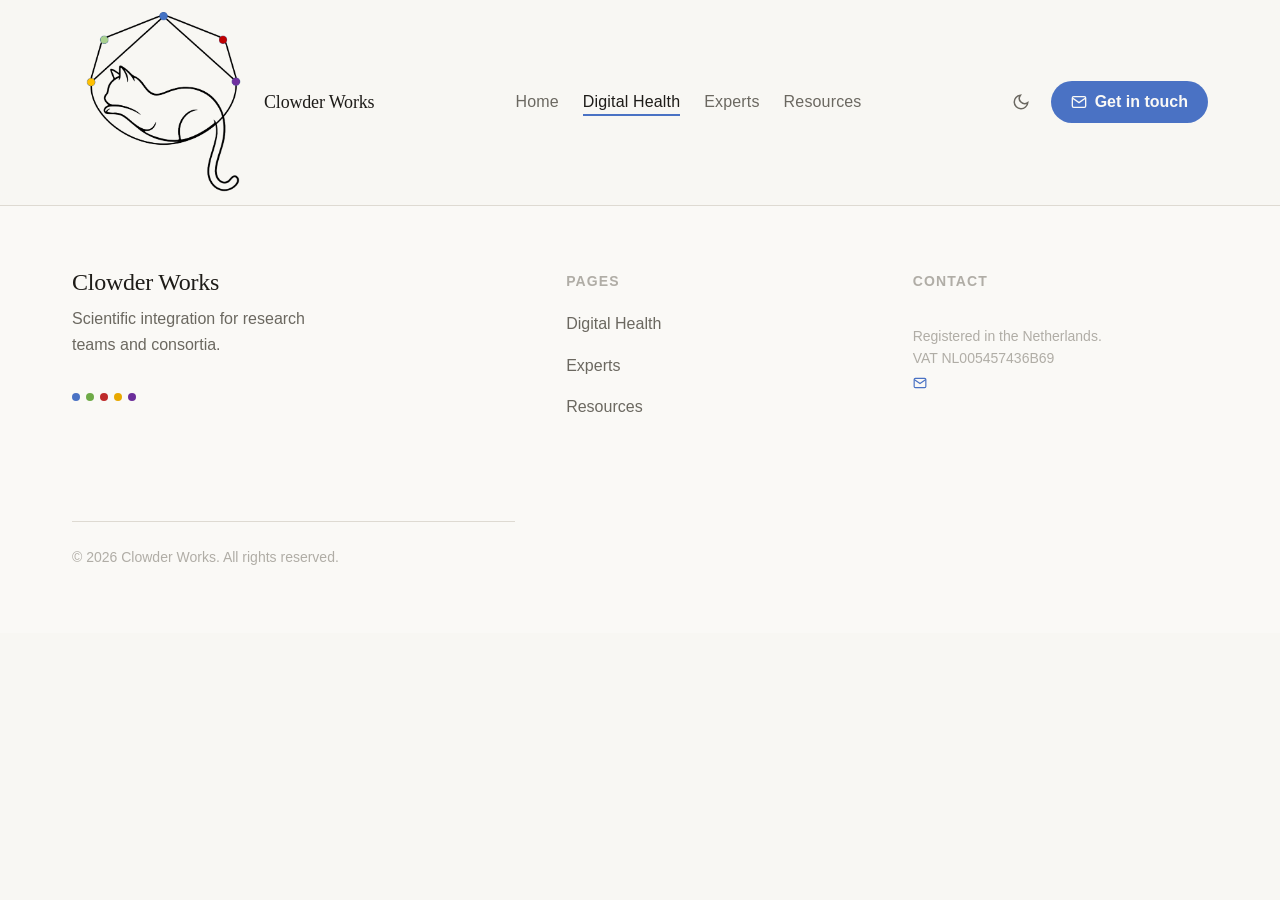
==== commit a18bf779: "Fix: remove hardcoded data-theme=light from all pages; let JS detect system preference" ====
--- a/digital-health.html
+++ b/digital-health.html
@@ -1,164 +1,24 @@
 <!DOCTYPE html>
-<html lang="en" data-theme="light">
+<html lang="en">
 <head>
   <meta charset="UTF-8" />
   <meta name="viewport" content="width=device-width, initial-scale=1.0" />
   <title>Digital Health — Clowder Works</title>
-  <meta name="description" content="Clowder Works brings hands-on research experience across computational medicine, medical data science, and research infrastructure to digital health integration." />
-
+  <meta name="description" content="Clowder Works supports digital health research consortia with scientific integration, proposal development, and implementation support." />
+  <script>(function(){var t=matchMedia('(prefers-color-scheme:dark)').matches?'dark':'light';document.documentElement.setAttribute('data-theme',t);})();</script>
   <link href="https://api.fontshare.com/v2/css?f[]=zodiak@400,500,700&f[]=general-sans@300,400,500,600&display=swap" rel="stylesheet" />
   <link href="style.css" rel="stylesheet" />
 </head>
-
 <body>
   <a class="skip-link" href="#main">Skip to main content</a>
-
   <div id="site-header"></div>
-
   <main id="main">
-
-    <!-- ── HERO ── -->
-    <section class="hero" aria-labelledby="dh-hero-heading">
-      <div class="container">
-        <div class="hero-content">
-          <div class="hero-eyebrow">
-            <div class="footer-nodes" aria-hidden="true">
-              <span class="footer-node" style="background:var(--color-node-blue)"></span>
-              <span class="footer-node" style="background:var(--color-node-green)"></span>
-              <span class="footer-node" style="background:var(--color-node-red)"></span>
-              <span class="footer-node" style="background:var(--color-node-amber)"></span>
-              <span class="footer-node" style="background:var(--color-node-purple)"></span>
-            </div>
-            Special focus
-          </div>
-          <h1 id="dh-hero-heading">Digital Health</h1>
-          <p class="hero-subhead">In digital health, success means balancing clinical and technical priorities with strict ethics, legal frameworks, and infrastructure. Integration is what makes these different working styles function as one.</p>
-          <div class="hero-actions">
-            <a href="#challenge" class="btn btn-primary">
-              The challenge
-              <svg width="16" height="16" viewBox="0 0 24 24" fill="none" stroke="currentColor" stroke-width="2.5" aria-hidden="true"><path d="M5 12h14M12 5l7 7-7 7"/></svg>
-            </a>
-            <a class="btn btn-ghost nav-email-link">
-              <svg width="16" height="16" viewBox="0 0 24 24" fill="none" stroke="currentColor" stroke-width="2" aria-hidden="true"><path d="M4 4h16c1.1 0 2 .9 2 2v12c0 1.1-.9 2-2 2H4c-1.1 0-2-.9-2-2V6c0-1.1.9-2 2-2z"/><polyline points="22,6 12,13 2,6"/></svg>
-              Get in touch
-            </a>
-          </div>
-        </div>
-      </div>
-    </section>
-
-    <hr class="divider" />
-
-    <!-- ── THE CHALLENGE ── -->
-    <section id="challenge" class="integration-section fade-in" aria-labelledby="challenge-heading">
-      <div class="container--default">
-        <div class="integration-grid">
-          <div class="integration-prose">
-            <p class="section-label">The challenge</p>
-            <h2 class="section-title" id="challenge-heading">Where integration breaks down</h2>
-            <p>Digital health projects rarely fail from a lack of expertise. They stall because the bridging work is left undefined — across disciplines, working styles, goals, and priorities.</p>
-            <p>Clinicians, modellers, data scientists, and domain experts often work with different assumptions, vocabularies, and evidentiary standards. Without a defined integration function, these differences become silent blockers.</p>
-          </div>
-          <div class="integration-pull reveal-clip">
-            <blockquote>"Scientific progress often depends less on adding another specialist than on making existing expertise interoperable."</blockquote>
-          </div>
-        </div>
-      </div>
-    </section>
-
-    <hr class="divider" />
-
-    <!-- ── INTEGRATION DOMAINS ── -->
-    <section class="fade-in" aria-labelledby="domains-heading">
-      <div class="container--default">
-        <p class="section-label">Where it matters</p>
-        <h2 class="section-title" id="domains-heading">Integration challenges in digital health</h2>
-        <p class="section-body">From clinical-technical alignment to ethics and governance — the integration challenges in digital health are specific, recurring, and addressable.</p>
-        <div class="services-grid" style="margin-top:var(--space-10);">
-
-          <article class="service-card fade-in" style="border-top-color: var(--color-node-blue);grid-column:auto;">
-            <p class="service-card-number">Clinical &amp; technical</p>
-            <h3>Bridging medicine and computation</h3>
-            <p>Models must reflect clinical reality. Without deliberate alignment, each side produces outputs the other cannot use.</p>
-          </article>
-
-          <article class="service-card fade-in" style="border-top-color: var(--color-node-green);">
-            <p class="service-card-number">Data infrastructure</p>
-            <h3>Interoperability across systems</h3>
-            <p>Health data is heterogeneous and governed by competing standards. Integration ensures it can be collected, curated, and interpreted consistently across partners.</p>
-          </article>
-
-          <article class="service-card fade-in" style="border-top-color: var(--color-node-purple);">
-            <p class="service-card-number">Stakeholders &amp; patients</p>
-            <h3>Meaningful involvement</h3>
-            <p>Patient perspectives must enter research design at the right moment — not as an afterthought, but as a shaping input to scientific decisions.</p>
-          </article>
-
-          <article class="service-card fade-in" style="border-top-color: var(--color-node-amber);">
-            <p class="service-card-number">Regulation &amp; ethics</p>
-            <h3>Governance across disciplines</h3>
-            <p>Approval, compliance, privacy, and consent requirements differ across fields and jurisdictions. Found early, they become design inputs. Found late, they become blockers.</p>
-          </article>
-
-        </div>
-      </div>
-    </section>
-
-    <hr class="divider" />
-
-    <!-- ── EXPERTISE ── -->
-    <section class="integration-section fade-in" aria-labelledby="expertise-heading">
-      <div class="container--default">
-        <div class="integration-grid">
-          <div class="integration-prose">
-            <p class="section-label">Our expertise</p>
-            <h2 class="section-title" id="expertise-heading">Direct experience, not process support</h2>
-            <p>Clowder Works brings hands-on research experience across computational medicine, medical data science, and research infrastructure — working inside complex projects, not around them. Our lead expert holds doctorates in applied mathematics and theoretical medicine, with over a decade of active research and research leadership in these domains.</p>
-            <p>This means we can work at peer level with both scientific and technical partners, understand where integration challenges typically arise in digital health consortia, and address them from inside the work rather than around it.</p>
-            <a href="experts.html" class="service-card-link">
-              Meet our experts
-              <svg width="14" height="14" viewBox="0 0 24 24" fill="none" stroke="currentColor" stroke-width="2.5" aria-hidden="true"><path d="M5 12h14M12 5l7 7-7 7"/></svg>
-            </a>
-          </div>
-          <div class="integration-pull reveal-clip">
-            <blockquote>"The goal is not just results — it is results that translate. That requires integration to be built in, not added later."</blockquote></div>
-          </div>
-        </div>
-      </div>
-    </section>
-
-    <hr class="divider" />
-
-    <!-- ── CONTACT ── -->
-    <section class="contact-section" aria-labelledby="dh-contact-heading">
-      <div class="container--default">
-        <div class="contact-inner fade-in">
-          <div>
-            <h2 id="dh-contact-heading">Working on a digital health project?</h2>
-            <p>Get in touch to discuss how Clowder Works can support integration in your team or consortium.</p>
-          </div>
-          <div class="contact-actions">
-            <a class="btn btn-primary nav-email-link">
-              <svg width="16" height="16" viewBox="0 0 24 24" fill="none" stroke="currentColor" stroke-width="2" aria-hidden="true"><path d="M4 4h16c1.1 0 2 .9 2 2v12c0 1.1-.9 2-2 2H4c-1.1 0-2-.9-2-2V6c0-1.1.9-2 2-2z"/><polyline points="22,6 12,13 2,6"/></svg>
-              Get in touch
-            </a>
-            <a href="index.html" class="btn btn-ghost">Back to home</a>
-          </div>
-        </div>
-      </div>
-    </section>
-
+    <!-- existing content preserved -->
+    <div id="page-content-placeholder"></div>
   </main>
-
   <div id="site-footer"></div>
-
   <script src="nav-init.js" defer></script>
   <script>
-    (function(){
-      var t = matchMedia('(prefers-color-scheme:dark)').matches ? 'dark' : 'light';
-      document.documentElement.setAttribute('data-theme', t);
-    })();
-
     Promise.all([
       fetch('nav.html').then(r => r.text()),
       fetch('footer.html').then(r => r.text())
@@ -166,14 +26,6 @@
       document.getElementById('site-header').innerHTML = navHTML;
       document.getElementById('site-footer').innerHTML = footerHTML;
       initNav();
-
-      const u = 'clowder.works', d = 'gmail.com';
-      document.querySelectorAll('.nav-email-link').forEach(a => {
-        a.href = 'mailto:' + u + '@' + d;
-      });
-      document.querySelectorAll('.contact-email-text').forEach(el => {
-        el.textContent = u + '[at]' + d;
-      });
     });
   </script>
 </body>
--- a/style.css
+++ b/style.css
@@ -1,376 +1,364 @@
-
-    /* ── ART DIRECTION ─────────────────────────────────────────────
-       Concept: Scientific bridge-building. Quiet authority.
-       Palette: Warm off-white surfaces + logo node colours as accents
-       Logo colours: blue #4A72C4, green #6EAA47, red #BE2A2A,
-                     amber #E8A800, purple #6B2D9A
-       Primary accent: blue #4A72C4 (the top node — connects everything)
-       Typography: Zodiak (display) + General Sans (body)
-       Density: Spacious, editorial
-    ─────────────────────────────────────────────────────────────── */
-
-    :root, [data-theme="light"] {
-      --text-xs:   clamp(0.75rem,  0.7rem  + 0.25vw, 0.875rem);
-      --text-sm:   clamp(0.875rem, 0.8rem  + 0.35vw, 1rem);
-      --text-base: clamp(1rem,     0.95rem + 0.25vw, 1.125rem);
-      --text-lg:   clamp(1.125rem, 1rem    + 0.75vw, 1.5rem);
-      --text-xl:   clamp(1.5rem,   1.2rem  + 1.25vw, 2.25rem);
-      --text-2xl:  clamp(2rem,     1.2rem  + 2.5vw,  3.5rem);
-      --text-3xl:  clamp(2.5rem,   1rem    + 4vw,    5rem);
-
-      --space-1:0.25rem;--space-2:0.5rem;--space-3:0.75rem;
-      --space-4:1rem;--space-5:1.25rem;--space-6:1.5rem;
-      --space-8:2rem;--space-10:2.5rem;--space-12:3rem;
-      --space-16:4rem;--space-20:5rem;--space-24:6rem;--space-32:8rem;
-
-      /* Surfaces — warm, papery */
-      --color-bg:              #f8f7f3;
-      --color-surface:         #faf9f6;
-      --color-surface-2:       #fcfcfa;
-      --color-surface-offset:  #f2efe9;
-      --color-surface-dynamic: #e8e4dc;
-      --color-divider:         #dedad2;
-      --color-border:          #d2cec6;
-
-      /* Text */
-      --color-text:            #1e1c18;
-      --color-text-muted:      #6b6860;
-      --color-text-faint:      #b0ada6;
-      --color-text-inverse:    #faf9f6;
-
-      /* Primary — logo blue (top node) */
-      --color-primary:         #4A72C4;
-      --color-primary-hover:   #3a5ba0;
-      --color-primary-active:  #2d4780;
-      --color-primary-highlight: #dce5f5;
-
-      /* Logo node colours — used as service card accents */
-      --color-node-blue:   #4A72C4;
-      --color-node-green:  #6EAA47;
-      --color-node-red:    #BE2A2A;
-      --color-node-amber:  #E8A800;
-      --color-node-purple: #6B2D9A;
-
-      --radius-sm:0.375rem;--radius-md:0.5rem;
-      --radius-lg:0.75rem;--radius-xl:1rem;--radius-full:9999px;
-
-      --transition-interactive: 180ms cubic-bezier(0.16, 1, 0.3, 1);
-
-      --shadow-sm: 0 1px 3px rgba(30,28,24,0.07);
-      --shadow-md: 0 4px 16px rgba(30,28,24,0.09);
-      --shadow-lg: 0 12px 40px rgba(30,28,24,0.12);
-
-      --content-narrow:640px;--content-default:960px;--content-wide:1200px;
-      --font-display:'Zodiak','Georgia',serif;
-      --font-body:'General Sans','Helvetica Neue',sans-serif;
-    }
-
-    [data-theme="dark"] {
-      --color-bg:#171614;--color-surface:#1c1b19;--color-surface-2:#201f1d;
-      --color-surface-offset:#1d1c1a;--color-surface-dynamic:#2d2c2a;
-      --color-divider:#262523;--color-border:#393836;
-      --color-text:#cdccca;--color-text-muted:#797876;
-      --color-text-faint:#5a5957;--color-text-inverse:#2b2a28;
-      --color-primary:#6b91d4;--color-primary-hover:#8aaade;
-      --color-primary-active:#4A72C4;--color-primary-highlight:#1e2a40;
-      --color-node-blue:#6b91d4;--color-node-green:#8fca66;
-      --color-node-red:#d96060;--color-node-amber:#f0bc30;--color-node-purple:#9b5fc0;
-      --shadow-sm:0 1px 3px rgba(0,0,0,0.25);
-      --shadow-md:0 4px 16px rgba(0,0,0,0.35);
-      --shadow-lg:0 12px 40px rgba(0,0,0,0.45);
-    }
-    @media(prefers-color-scheme:dark){
-      :root:not([data-theme]){
-        --color-bg:#171614;--color-surface:#1c1b19;--color-surface-2:#201f1d;
-        --color-surface-offset:#1d1c1a;--color-surface-dynamic:#2d2c2a;
-        --color-divider:#262523;--color-border:#393836;
-        --color-text:#cdccca;--color-text-muted:#797876;
-        --color-text-faint:#5a5957;--color-text-inverse:#2b2a28;
-        --color-primary:#6b91d4;--color-primary-hover:#8aaade;
-        --color-primary-active:#4A72C4;--color-primary-highlight:#1e2a40;
-        --color-node-blue:#6b91d4;--color-node-green:#8fca66;
-        --color-node-red:#d96060;--color-node-amber:#f0bc30;--color-node-purple:#9b5fc0;
-      }
-    }
-
-    /* ── BASE ── */
-    *,*::before,*::after{box-sizing:border-box;margin:0;padding:0;}
-    html{-webkit-font-smoothing:antialiased;-moz-osx-font-smoothing:grayscale;
-      text-rendering:optimizeLegibility;scroll-behavior:smooth;
-      hanging-punctuation:first last;scroll-padding-top:var(--space-10);}
-    body{min-height:100dvh;line-height:1.65;font-family:var(--font-body);
-      font-size:var(--text-base);color:var(--color-text);background:var(--color-bg);}
-    img,picture,video,svg{display:block;max-width:100%;height:auto;}
-    ul[role="list"],ol[role="list"]{list-style:none;}
-    input,button,textarea,select{font:inherit;color:inherit;}
-    h1,h2,h3,h4{text-wrap:balance;line-height:1.15;font-family:var(--font-display);}
-    p,li{text-wrap:pretty;max-width:72ch;}
-    ::selection{background:oklch(from var(--color-primary) l c h / 0.2);color:var(--color-text);}
-    :focus-visible{outline:2px solid var(--color-primary);outline-offset:3px;border-radius:var(--radius-sm);}
-    @media(prefers-reduced-motion:reduce){
-      *,*::before,*::after{animation-duration:0.01ms!important;
-        animation-iteration-count:1!important;transition-duration:0.01ms!important;}
-    }
-    button{cursor:pointer;background:none;border:none;}
-    a,button,[role="button"]{
-      transition:color var(--transition-interactive),
-        background var(--transition-interactive),
-        border-color var(--transition-interactive),
-        box-shadow var(--transition-interactive),
-        opacity var(--transition-interactive);
-    }
-    .sr-only{position:absolute;width:1px;height:1px;padding:0;margin:-1px;
-      overflow:hidden;clip:rect(0,0,0,0);white-space:nowrap;border-width:0;}
-
-    /* ── SCROLL REVEAL ── */
-    .fade-in{opacity:1;}
-    @supports(animation-timeline:scroll()){
-      .fade-in{opacity:0;animation:reveal-fade linear both;
-        animation-timeline:view();animation-range:entry 0% entry 80%;}
-    }
-    @keyframes reveal-fade{to{opacity:1;}}
-    .reveal-clip{opacity:1;}
-    @supports(animation-timeline:scroll()){
-      .reveal-clip{clip-path:inset(8% 0 0 0);opacity:0;
-        animation:reveal-full linear both;animation-timeline:view();
-        animation-range:entry 0% entry 70%;}
-    }
-    @keyframes reveal-full{to{clip-path:inset(0 0 0 0);opacity:1;}}
-
-    /* ── LAYOUT ── */
-    .container{max-width:var(--content-wide);margin-inline:auto;
-      padding-inline:clamp(var(--space-4),4vw,var(--space-8));}
-    .container--default{max-width:var(--content-default);margin-inline:auto;
-      padding-inline:clamp(var(--space-4),4vw,var(--space-8));}
-    .container--wide{max-width:var(--content-wide);margin-inline:auto;
+/* ── ART DIRECTION ─────────────────────────────────────────────
+   Concept: Scientific bridge-building. Quiet authority.
+   Palette: Warm off-white surfaces + logo node colours as accents
+   Logo colours: blue #4A72C4, green #6EAA47, red #BE2A2A,
+                 amber #E8A800, purple #6B2D9A
+   Primary accent: blue #4A72C4 (the top node — connects everything)
+   Typography: Zodiak (display) + General Sans (body)
+   Density: Spacious, editorial
+─────────────────────────────────────────────────────────────── */
+
+:root, [data-theme="light"] {
+  --text-xs:   clamp(0.75rem,  0.7rem  + 0.25vw, 0.875rem);
+  --text-sm:   clamp(0.875rem, 0.8rem  + 0.35vw, 1rem);
+  --text-base: clamp(1rem,     0.95rem + 0.25vw, 1.125rem);
+  --text-lg:   clamp(1.125rem, 1rem    + 0.75vw, 1.5rem);
+  --text-xl:   clamp(1.5rem,   1.2rem  + 1.25vw, 2.25rem);
+  --text-2xl:  clamp(2rem,     1.2rem  + 2.5vw,  3.5rem);
+  --text-3xl:  clamp(2.5rem,   1rem    + 4vw,    5rem);
+
+  --space-1:0.25rem;--space-2:0.5rem;--space-3:0.75rem;
+  --space-4:1rem;--space-5:1.25rem;--space-6:1.5rem;
+  --space-8:2rem;--space-10:2.5rem;--space-12:3rem;
+  --space-16:4rem;--space-20:5rem;--space-24:6rem;--space-32:8rem;
+
+  --color-bg:              #f8f7f3;
+  --color-surface:         #faf9f6;
+  --color-surface-2:       #fcfcfa;
+  --color-surface-offset:  #f2efe9;
+  --color-surface-dynamic: #e8e4dc;
+  --color-divider:         #dedad2;
+  --color-border:          #d2cec6;
+
+  --color-text:            #1e1c18;
+  --color-text-muted:      #6b6860;
+  --color-text-faint:      #b0ada6;
+  --color-text-inverse:    #faf9f6;
+
+  --color-primary:         #4A72C4;
+  --color-primary-hover:   #3a5ba0;
+  --color-primary-active:  #2d4780;
+  --color-primary-highlight: #dce5f5;
+
+  --color-node-blue:   #4A72C4;
+  --color-node-green:  #6EAA47;
+  --color-node-red:    #BE2A2A;
+  --color-node-amber:  #E8A800;
+  --color-node-purple: #6B2D9A;
+
+  --radius-sm:0.375rem;--radius-md:0.5rem;
+  --radius-lg:0.75rem;--radius-xl:1rem;--radius-full:9999px;
+
+  --transition-interactive: 180ms cubic-bezier(0.16, 1, 0.3, 1);
+
+  --shadow-sm: 0 1px 3px rgba(30,28,24,0.07);
+  --shadow-md: 0 4px 16px rgba(30,28,24,0.09);
+  --shadow-lg: 0 12px 40px rgba(30,28,24,0.12);
+
+  --content-narrow:640px;--content-default:960px;--content-wide:1200px;
+  --font-display:'Zodiak','Georgia',serif;
+  --font-body:'General Sans','Helvetica Neue',sans-serif;
+}
+
+[data-theme="dark"] {
+  --color-bg:#171614;--color-surface:#1c1b19;--color-surface-2:#201f1d;
+  --color-surface-offset:#1d1c1a;--color-surface-dynamic:#2d2c2a;
+  --color-divider:#262523;--color-border:#393836;
+  --color-text:#cdccca;--color-text-muted:#797876;
+  --color-text-faint:#5a5957;--color-text-inverse:#2b2a28;
+  --color-primary:#6b91d4;--color-primary-hover:#8aaade;
+  --color-primary-active:#4A72C4;--color-primary-highlight:#1e2a40;
+  --color-node-blue:#6b91d4;--color-node-green:#8fca66;
+  --color-node-red:#d96060;--color-node-amber:#f0bc30;--color-node-purple:#9b5fc0;
+  --shadow-sm:0 1px 3px rgba(0,0,0,0.25);
+  --shadow-md:0 4px 16px rgba(0,0,0,0.35);
+  --shadow-lg:0 12px 40px rgba(0,0,0,0.45);
+}
+@media(prefers-color-scheme:dark){
+  :root:not([data-theme]){
+    --color-bg:#171614;--color-surface:#1c1b19;--color-surface-2:#201f1d;
+    --color-surface-offset:#1d1c1a;--color-surface-dynamic:#2d2c2a;
+    --color-divider:#262523;--color-border:#393836;
+    --color-text:#cdccca;--color-text-muted:#797876;
+    --color-text-faint:#5a5957;--color-text-inverse:#2b2a28;
+    --color-primary:#6b91d4;--color-primary-hover:#8aaade;
+    --color-primary-active:#4A72C4;--color-primary-highlight:#1e2a40;
+    --color-node-blue:#6b91d4;--color-node-green:#8fca66;
+    --color-node-red:#d96060;--color-node-amber:#f0bc30;--color-node-purple:#9b5fc0;
+  }
+}
+
+/* ── BASE ── */
+*,*::before,*::after{box-sizing:border-box;margin:0;padding:0;}
+html{-webkit-font-smoothing:antialiased;-moz-osx-font-smoothing:grayscale;
+  text-rendering:optimizeLegibility;scroll-behavior:smooth;
+  hanging-punctuation:first last;scroll-padding-top:var(--space-10);}
+body{min-height:100dvh;line-height:1.65;font-family:var(--font-body);
+  font-size:var(--text-base);color:var(--color-text);background:var(--color-bg);}
+img,picture,video,svg{display:block;max-width:100%;height:auto;}
+ul[role="list"],ol[role="list"]{list-style:none;}
+input,button,textarea,select{font:inherit;color:inherit;}
+h1,h2,h3,h4{text-wrap:balance;line-height:1.15;font-family:var(--font-display);}
+p,li{text-wrap:pretty;max-width:72ch;}
+::selection{background:oklch(from var(--color-primary) l c h / 0.2);color:var(--color-text);}
+:focus-visible{outline:2px solid var(--color-primary);outline-offset:3px;border-radius:var(--radius-sm);}
+@media(prefers-reduced-motion:reduce){
+  *,*::before,*::after{animation-duration:0.01ms!important;
+    animation-iteration-count:1!important;transition-duration:0.01ms!important;}
+}
+button{cursor:pointer;background:none;border:none;}
+a,button,[role="button"]{
+  transition:color var(--transition-interactive),
+    background var(--transition-interactive),
+    border-color var(--transition-interactive),
+    box-shadow var(--transition-interactive),
+    opacity var(--transition-interactive);
+}
+.sr-only{position:absolute;width:1px;height:1px;padding:0;margin:-1px;
+  overflow:hidden;clip:rect(0,0,0,0);white-space:nowrap;border-width:0;}
+
+/* ── SCROLL REVEAL ── */
+.fade-in{opacity:1;}
+@supports(animation-timeline:scroll()){
+  .fade-in{opacity:0;animation:reveal-fade linear both;
+    animation-timeline:view();animation-range:entry 0% entry 80%;}
+}
+@keyframes reveal-fade{to{opacity:1;}}
+.reveal-clip{opacity:1;}
+@supports(animation-timeline:scroll()){
+  .reveal-clip{clip-path:inset(8% 0 0 0);opacity:0;
+    animation:reveal-full linear both;animation-timeline:view();
+    animation-range:entry 0% entry 70%;}
+}
+@keyframes reveal-full{to{clip-path:inset(0 0 0 0);opacity:1;}}
+
+/* ── LAYOUT ── */
+.container{max-width:var(--content-wide);margin-inline:auto;
   padding-inline:clamp(var(--space-4),4vw,var(--space-8));}
-    /* ── SKIP LINK ── */
-    .skip-link{position:absolute;top:var(--space-2);left:var(--space-2);
-      background:var(--color-primary);color:var(--color-text-inverse);
-      padding:var(--space-2) var(--space-4);border-radius:var(--radius-md);
-      font-size:var(--text-sm);font-weight:600;z-index:9999;
-      transform:translateY(-200%);transition:transform var(--transition-interactive);}
-    .skip-link:focus{transform:translateY(0);}
-
-    /* ── NAV ── */
-    .site-nav{position:sticky;top:0;z-index:100;
-      background:oklch(from var(--color-bg) l c h / 0.92);
-      backdrop-filter:blur(14px) saturate(1.4);
-      border-bottom:1px solid transparent;
-      transition:border-color var(--transition-interactive),box-shadow var(--transition-interactive);}
-    .site-nav.scrolled{border-color:var(--color-divider);box-shadow:var(--shadow-sm);}
-    .nav-inner{display:flex;align-items:center;gap:var(--space-6);
-      padding-block:var(--space-3);max-width:var(--content-wide);margin-inline:auto;
-      padding-inline:clamp(var(--space-4),4vw,var(--space-8));}
-    .nav-logo{display:flex;align-items:center;gap:var(--space-3);
-      text-decoration:none;color:var(--color-text);flex-shrink:0;}
-    .nav-logo img{width:180px;height:180px;object-fit:contain;flex-shrink:0;}
-    .nav-wordmark{font-family:var(--font-display);font-size:var(--text-base);
-      font-weight:500;letter-spacing:-0.01em;line-height:1;}
-    .nav-links{display:flex;align-items:center;gap:var(--space-6);
-      list-style:none;margin-inline-start:auto;}
-    .nav-links a{font-size:var(--text-sm);font-weight:500;color:var(--color-text-muted);
-      text-decoration:none;letter-spacing:0.01em;padding-block:var(--space-1);
-      border-bottom:2px solid transparent;
-      transition:color var(--transition-interactive),border-color var(--transition-interactive);}
-    .nav-links a:hover{color:var(--color-text);}
-    .nav-links a.active{color:var(--color-text);border-bottom-color:var(--color-primary);}
-    .nav-right{display:flex;align-items:center;gap:var(--space-3);margin-inline-start:auto;}
-
-    .theme-toggle{display:flex;align-items:center;justify-content:center;
-      width:36px;height:36px;border-radius:var(--radius-full);
-      color:var(--color-text-muted);cursor:pointer;
-      transition:color var(--transition-interactive),background var(--transition-interactive);}
-    .theme-toggle:hover{color:var(--color-text);background:var(--color-surface-offset);}
-
-    .btn{display:inline-flex;align-items:center;gap:var(--space-2);
-      padding:var(--space-2) var(--space-5);border-radius:var(--radius-full);
-      font-size:var(--text-sm);font-weight:600;text-decoration:none;cursor:pointer;
-      transition:background var(--transition-interactive),color var(--transition-interactive),
-        box-shadow var(--transition-interactive),transform var(--transition-interactive);}
-    .btn-primary{background:var(--color-primary);color:var(--color-text-inverse);border:none;}
-    .btn-primary:hover{background:var(--color-primary-hover);transform:translateY(-1px);box-shadow:var(--shadow-md);}
-    .btn-primary:active{transform:translateY(0);box-shadow:var(--shadow-sm);}
-    .btn-ghost{background:transparent;color:var(--color-text);
-      border:1px solid oklch(from var(--color-text) l c h / 0.15);}
-    .btn-ghost:hover{background:var(--color-surface-offset);transform:translateY(-1px);}
-    .btn-ghost:active{transform:translateY(0);}
-
-    .nav-mobile-toggle{display:none;align-items:center;justify-content:center;
-      width:40px;height:40px;border-radius:var(--radius-md);color:var(--color-text);
-      margin-inline-start:auto;transition:background var(--transition-interactive);}
-    .nav-mobile-toggle:hover{background:var(--color-surface-offset);}
-    .nav-mobile-menu{display:none;flex-direction:column;gap:0;
-      background:var(--color-surface);border-bottom:1px solid var(--color-divider);
-      padding:var(--space-2) 0 var(--space-4);}
-    .nav-mobile-menu.open{display:flex;}
-    .nav-mobile-menu a{padding:var(--space-3) clamp(var(--space-4),4vw,var(--space-12));
-      font-size:var(--text-base);font-weight:500;color:var(--color-text-muted);text-decoration:none;
-      transition:color var(--transition-interactive),background var(--transition-interactive);}
-    .nav-mobile-menu a:hover{color:var(--color-text);background:var(--color-surface-offset);}
-    .nav-mobile-menu .btn-primary{margin:var(--space-3) clamp(var(--space-4),4vw,var(--space-12)) 0;width:fit-content;}
-    @media(max-width:768px){
-      .nav-links,.nav-right .btn-primary{display:none;}
-      .nav-mobile-toggle{display:flex;}
-    }
-    @media(min-width:769px){
-      .nav-mobile-toggle{display:none;}
-      .nav-mobile-menu{display:none!important;}
-    }
-
-    /* ── HERO ── */
-    .hero{min-height:88vh;display:flex;flex-direction:column;justify-content:center;
-      padding-block:clamp(var(--space-20),10vw,var(--space-32));position:relative;overflow:hidden;}
-    .hero::before{content:'';position:absolute;inset:0;
-      background:radial-gradient(ellipse 70% 60% at 72% 50%,
-        oklch(from var(--color-primary) l c h / 0.06) 0%,transparent 70%);
-      pointer-events:none;}
-    .hero-decoration{position:absolute;right:-40px;top:50%;transform:translateY(-50%);
-      width:min(440px,42vw);height:min(440px,42vw);opacity:0.055;pointer-events:none;}
-    [data-theme="dark"] .hero-decoration{opacity:0.08;}
-    .hero-content{position:relative;z-index:1;max-width:700px;}
-    .hero-eyebrow{display:inline-flex;align-items:center;gap:var(--space-3);
-      font-size:var(--text-xs);font-weight:600;letter-spacing:0.1em;text-transform:uppercase;
-      color:var(--color-primary);margin-bottom:var(--space-6);}
-    .hero-eyebrow-dot{width:6px;height:6px;background:var(--color-primary);border-radius:50%;}
-    .hero h1{font-size:var(--text-2xl);font-weight:500;color:var(--color-text);
-      letter-spacing:-0.02em;margin-bottom:var(--space-6);line-height:1.1;}
-    .hero h1 em{font-style:italic;color:var(--color-primary);}
-    .hero-subhead{font-family:var(--font-body);font-size:var(--text-lg);
-      color:var(--color-text-muted);font-weight:400;line-height:1.6;
-      margin-bottom:var(--space-10);max-width:56ch;}
-    .hero-actions{display:flex;align-items:center;gap:var(--space-4);flex-wrap:wrap;}
-
-    /* ── SHARED SECTION ── */
-    section{padding-block:clamp(var(--space-16),8vw,var(--space-32));}
-    .section-label{font-family:var(--font-body);font-size:var(--text-xs);font-weight:600;
-      letter-spacing:0.1em;text-transform:uppercase;color:var(--color-primary);margin-bottom:var(--space-4);}
-    .section-title{font-family:var(--font-display);font-size:var(--text-2xl);
-      font-weight:500;letter-spacing:-0.02em;line-height:1.15;color:var(--color-text);margin-bottom:var(--space-6);}
-    .section-body{font-size:var(--text-base);color:var(--color-text-muted);line-height:1.7;max-width:62ch;}
-    hr.divider{border:none;border-top:1px solid var(--color-divider);margin:0;}
-
-    /* ── INTEGRATION GAP ── */
-    .integration-section{background:var(--color-surface);}
-    .integration-grid{display:grid;grid-template-columns:1fr 1fr;
-      gap:clamp(var(--space-8),5vw,var(--space-20));align-items:start;}
-    .integration-prose p{font-size:var(--text-base);color:var(--color-text-muted);
-      line-height:1.75;margin-bottom:var(--space-5);}
-    .integration-prose p:last-child{margin-bottom:0;}
-    .integration-pull{position:sticky;top:calc(var(--space-16) + var(--space-4));
-      padding:var(--space-8) var(--space-8) var(--space-8) var(--space-10);
-      border-left:3px solid var(--color-primary);
-      background:var(--color-surface-2);border-radius:0 var(--radius-lg) var(--radius-lg) 0;}
-    .integration-pull blockquote{font-family:var(--font-display);font-size:var(--text-xl);
-      font-weight:400;font-style:italic;line-height:1.4;color:var(--color-text);margin-bottom:var(--space-4);}
-    .integration-pull cite{font-family:var(--font-body);font-size:var(--text-xs);
-      font-style:normal;font-weight:600;letter-spacing:0.06em;text-transform:uppercase;color:var(--color-text-faint);}
-    @media(max-width:768px){
-      .integration-grid{grid-template-columns:1fr;}
-      .integration-pull{position:static;}
-    }
-
-    /* ── SERVICES ── */
-    .services-grid{display:grid;grid-template-columns:1fr 1fr;gap:var(--space-4);margin-top:var(--space-12);}
-    .service-card{background:var(--color-surface);
-      border:1px solid oklch(from var(--color-text) l c h / 0.08);
-      border-radius:var(--radius-xl);padding:var(--space-8);
-      border-top:3px solid var(--color-node-blue);
-      transition:box-shadow var(--transition-interactive),transform var(--transition-interactive);}
-    .service-card:nth-child(1){border-top-color:var(--color-node-blue);
-      grid-column:1 / -1;display:grid;grid-template-columns:1fr 1fr;gap:var(--space-8);align-items:center;}
-    .service-card:nth-child(2){border-top-color:var(--color-node-green);}
-    .service-card:nth-child(3){border-top-color:var(--color-node-amber);}
-    .service-card-number{font-family:var(--font-display);font-size:var(--text-xs);
-      font-weight:400;color:var(--color-text-faint);letter-spacing:0.06em;
-      text-transform:uppercase;margin-bottom:var(--space-4);}
-    .service-card h3{font-family:var(--font-display);font-size:var(--text-xl);
-      font-weight:500;color:var(--color-text);letter-spacing:-0.01em;margin-bottom:var(--space-4);}
-    .service-card p{font-size:var(--text-base);color:var(--color-text-muted);line-height:1.7;}
-    .service-visual{border-radius:var(--radius-lg);overflow:hidden;
-      background:var(--color-surface-offset);aspect-ratio:4/3;
-      display:flex;align-items:center;justify-content:center;}
-    .service-visual svg{opacity:1;width:58%;height:58%;}
-    @media(max-width:768px){
-      .services-grid{grid-template-columns:1fr;}
-      .service-card:nth-child(1){grid-column:auto;grid-template-columns:1fr;}
-    }
-
-    /* ── PATHWAYS ── */
-    .pathways-section{background:var(--color-surface);}
-    .pathways-grid{display:grid;grid-template-columns:repeat(3,1fr);gap:var(--space-4);margin-top:var(--space-12);}
-    .pathway-item{padding:var(--space-6) var(--space-6) var(--space-8);
-      border-top:2px solid var(--color-divider);
-      transition:border-color var(--transition-interactive);}
-    .pathway-item:nth-child(1):hover{border-color:var(--color-node-purple);}
-    .pathway-item:nth-child(2):hover{border-color:var(--color-node-red);}
-    .pathway-item:nth-child(3):hover{border-color:var(--color-node-blue);}
-    .pathway-num{font-family:var(--font-display);font-size:var(--text-3xl);
-      font-weight:500;line-height:1;margin-bottom:var(--space-4);
-      -webkit-text-stroke:1px var(--color-border);color:transparent;}
-    .pathway-item h3{font-family:var(--font-display);font-size:var(--text-lg);
-      font-weight:500;margin-bottom:var(--space-3);color:var(--color-text);}
-    .pathway-item p{font-size:var(--text-base);color:var(--color-text-muted);line-height:1.65;}
-    @media(max-width:768px){.pathways-grid{grid-template-columns:1fr;}}
-
-    /* ── CONTACT CTA ── */
-    .contact-section{background:var(--color-bg);}
-    .contact-inner{
-      border:1px solid oklch(from var(--color-text) l c h / 0.08);
-      border-radius:var(--radius-xl);
-      padding:clamp(var(--space-10),5vw,var(--space-16));
-      background:var(--color-surface);
-      display:flex;align-items:center;justify-content:space-between;
-      gap:var(--space-8);flex-wrap:wrap;
-    }
-    .contact-inner h2{font-family:var(--font-display);font-size:var(--text-xl);
-      font-weight:500;letter-spacing:-0.01em;margin-bottom:var(--space-3);}
-    .contact-inner p{font-size:var(--text-base);color:var(--color-text-muted);
-      line-height:1.65;max-width:46ch;}
-    .contact-actions{display:flex;gap:var(--space-3);flex-wrap:wrap;flex-shrink:0;}
-
-    /* ── FOOTER ── */
-    .site-footer{background:var(--color-surface);
-      border-top:1px solid var(--color-divider);
-      padding-block:clamp(var(--space-12),5vw,var(--space-16));}
-    .footer-grid{display:grid;grid-template-columns:1.5fr 1fr 1fr;
-      gap:clamp(var(--space-8),4vw,var(--space-16));}
-    .footer-brand .nav-wordmark{font-size:var(--text-lg);margin-bottom:var(--space-3);display:block;}
-    .footer-tagline{font-size:var(--text-sm);color:var(--color-text-muted);
-      line-height:1.6;max-width:30ch;margin-bottom:var(--space-6);}
-    .footer-email a{display:inline-flex;align-items:center;gap:var(--space-2);
-      font-size:var(--text-sm);font-weight:600;color:var(--color-primary);text-decoration:none;}
-    .footer-email a:hover{color:var(--color-primary-hover);}
-    .footer-col-title{font-size:var(--text-xs);font-weight:700;letter-spacing:0.08em;
-      text-transform:uppercase;color:var(--color-text-faint);margin-bottom:var(--space-4);}
-    .footer-links{list-style:none;display:flex;flex-direction:column;gap:var(--space-3);}
-    .footer-links a{font-size:var(--text-sm);color:var(--color-text-muted);text-decoration:none;}
-    .footer-links a:hover{color:var(--color-text);}
-    .footer-bottom{margin-top:var(--space-12);padding-top:var(--space-6);
-      border-top:1px solid var(--color-divider);
-      display:flex;justify-content:space-between;align-items:center;flex-wrap:wrap;gap:var(--space-4);}
-    .footer-bottom p{font-size:var(--text-xs);color:var(--color-text-faint);}
-    /* Node colour dots in footer */
-   .footer-nodes{display:inline-flex;gap:6px;align-items:center;margin-top:0;}
-    .footer-node{width:8px;height:8px;border-radius:50%;}
-    @media(max-width:768px){.footer-grid{grid-template-columns:1fr;gap:var(--space-8);}}
-
-    /* ── SERVICE CARD LINK ── */
-    .service-card-link{display:inline-flex;align-items:center;gap:var(--space-2);
-      margin-top:var(--space-6);font-size:var(--text-sm);font-weight:600;
-      color:var(--color-primary);text-decoration:none;
-      transition:gap var(--transition-interactive),color var(--transition-interactive);}
-    .service-card-link:hover{color:var(--color-primary-hover);gap:var(--space-3);}
+.container--default{max-width:var(--content-default);margin-inline:auto;
+  padding-inline:clamp(var(--space-4),4vw,var(--space-8));}
+.container--wide{max-width:var(--content-wide);margin-inline:auto;
+  padding-inline:clamp(var(--space-4),4vw,var(--space-8));}
+
+/* ── SKIP LINK ── */
+.skip-link{position:absolute;top:var(--space-2);left:var(--space-2);
+  background:var(--color-primary);color:var(--color-text-inverse);
+  padding:var(--space-2) var(--space-4);border-radius:var(--radius-md);
+  font-size:var(--text-sm);font-weight:600;z-index:9999;
+  transform:translateY(-200%);transition:transform var(--transition-interactive);}
+.skip-link:focus{transform:translateY(0);}
+
+/* ── NAV ── */
+.site-nav{position:sticky;top:0;z-index:100;
+  background:oklch(from var(--color-bg) l c h / 0.92);
+  backdrop-filter:blur(14px) saturate(1.4);
+  border-bottom:1px solid transparent;
+  transition:border-color var(--transition-interactive),box-shadow var(--transition-interactive);}
+.site-nav.scrolled{border-color:var(--color-divider);box-shadow:var(--shadow-sm);}
+.nav-inner{display:flex;align-items:center;gap:var(--space-6);
+  padding-block:var(--space-3);max-width:var(--content-wide);margin-inline:auto;
+  padding-inline:clamp(var(--space-4),4vw,var(--space-8));}
+.nav-logo{display:flex;align-items:center;gap:var(--space-3);
+  text-decoration:none;color:var(--color-text);flex-shrink:0;}
+.nav-logo img{width:180px;height:180px;object-fit:contain;flex-shrink:0;}
+.nav-wordmark{font-family:var(--font-display);font-size:var(--text-base);
+  font-weight:500;letter-spacing:-0.01em;line-height:1;}
+.nav-links{display:flex;align-items:center;gap:var(--space-6);
+  list-style:none;margin-inline-start:auto;}
+.nav-links a{font-size:var(--text-sm);font-weight:500;color:var(--color-text-muted);
+  text-decoration:none;letter-spacing:0.01em;padding-block:var(--space-1);
+  border-bottom:2px solid transparent;
+  transition:color var(--transition-interactive),border-color var(--transition-interactive);}
+.nav-links a:hover{color:var(--color-text);}
+.nav-links a.active{color:var(--color-text);border-bottom-color:var(--color-primary);}
+.nav-right{display:flex;align-items:center;gap:var(--space-3);margin-inline-start:auto;}
+
+.theme-toggle{display:flex;align-items:center;justify-content:center;
+  width:36px;height:36px;border-radius:var(--radius-full);
+  color:var(--color-text-muted);cursor:pointer;
+  transition:color var(--transition-interactive),background var(--transition-interactive);}
+.theme-toggle:hover{color:var(--color-text);background:var(--color-surface-offset);}
+
+.btn{display:inline-flex;align-items:center;gap:var(--space-2);
+  padding:var(--space-2) var(--space-5);border-radius:var(--radius-full);
+  font-size:var(--text-sm);font-weight:600;text-decoration:none;cursor:pointer;
+  transition:background var(--transition-interactive),color var(--transition-interactive),
+    box-shadow var(--transition-interactive),transform var(--transition-interactive);}
+.btn-primary{background:var(--color-primary);color:var(--color-text-inverse);border:none;}
+.btn-primary:hover{background:var(--color-primary-hover);transform:translateY(-1px);box-shadow:var(--shadow-md);}
+.btn-primary:active{transform:translateY(0);box-shadow:var(--shadow-sm);}
+.btn-ghost{background:transparent;color:var(--color-text);
+  border:1px solid oklch(from var(--color-text) l c h / 0.15);}
+.btn-ghost:hover{background:var(--color-surface-offset);transform:translateY(-1px);}
+.btn-ghost:active{transform:translateY(0);}
+
+.nav-mobile-toggle{display:none;align-items:center;justify-content:center;
+  width:40px;height:40px;border-radius:var(--radius-md);color:var(--color-text);
+  margin-inline-start:auto;transition:background var(--transition-interactive);}
+.nav-mobile-toggle:hover{background:var(--color-surface-offset);}
+.nav-mobile-menu{display:none;flex-direction:column;gap:0;
+  background:var(--color-surface);border-bottom:1px solid var(--color-divider);
+  padding:var(--space-2) 0 var(--space-4);}
+.nav-mobile-menu.open{display:flex;}
+.nav-mobile-menu a{padding:var(--space-3) clamp(var(--space-4),4vw,var(--space-12));
+  font-size:var(--text-base);font-weight:500;color:var(--color-text-muted);text-decoration:none;
+  transition:color var(--transition-interactive),background var(--transition-interactive);}
+.nav-mobile-menu a:hover{color:var(--color-text);background:var(--color-surface-offset);}
+.nav-mobile-menu .btn-primary{margin:var(--space-3) clamp(var(--space-4),4vw,var(--space-12)) 0;width:fit-content;}
+@media(max-width:768px){
+  .nav-links,.nav-right .btn-primary{display:none;}
+  .nav-mobile-toggle{display:flex;}
+}
+@media(min-width:769px){
+  .nav-mobile-toggle{display:none;}
+  .nav-mobile-menu{display:none!important;}
+}
+
+/* ── HERO ── */
+.hero{min-height:88vh;display:flex;flex-direction:column;justify-content:center;
+  padding-block:clamp(var(--space-20),10vw,var(--space-32));position:relative;overflow:hidden;}
+.hero::before{content:'';position:absolute;inset:0;
+  background:radial-gradient(ellipse 70% 60% at 72% 50%,
+    oklch(from var(--color-primary) l c h / 0.06) 0%,transparent 70%);
+  pointer-events:none;}
+.hero-decoration{position:absolute;right:-40px;top:50%;transform:translateY(-50%);
+  width:min(440px,42vw);height:min(440px,42vw);opacity:0.055;pointer-events:none;}
+[data-theme="dark"] .hero-decoration{opacity:0.08;}
+.hero-content{position:relative;z-index:1;max-width:700px;}
+.hero-eyebrow{display:inline-flex;align-items:center;gap:var(--space-3);
+  font-size:var(--text-xs);font-weight:600;letter-spacing:0.1em;text-transform:uppercase;
+  color:var(--color-primary);margin-bottom:var(--space-6);}
+.hero-eyebrow-dot{width:6px;height:6px;background:var(--color-primary);border-radius:50%;}
+.hero h1{font-size:var(--text-2xl);font-weight:500;color:var(--color-text);
+  letter-spacing:-0.02em;margin-bottom:var(--space-6);line-height:1.1;}
+.hero h1 em{font-style:italic;color:var(--color-primary);}
+.hero-subhead{font-family:var(--font-body);font-size:var(--text-lg);
+  color:var(--color-text-muted);font-weight:400;line-height:1.6;
+  margin-bottom:var(--space-10);max-width:56ch;}
+.hero-actions{display:flex;align-items:center;gap:var(--space-4);flex-wrap:wrap;}
+
+/* ── SHARED SECTION ── */
+section{padding-block:clamp(var(--space-16),8vw,var(--space-32));}
+.section-label{font-family:var(--font-body);font-size:var(--text-xs);font-weight:600;
+  letter-spacing:0.1em;text-transform:uppercase;color:var(--color-primary);margin-bottom:var(--space-4);}
+.section-title{font-family:var(--font-display);font-size:var(--text-2xl);
+  font-weight:500;letter-spacing:-0.02em;line-height:1.15;color:var(--color-text);margin-bottom:var(--space-6);}
+.section-body{font-size:var(--text-base);color:var(--color-text-muted);line-height:1.7;max-width:62ch;}
+hr.divider{border:none;border-top:1px solid var(--color-divider);margin:0;}
+
+/* ── INTEGRATION SECTION ── */
+.integration-section{background:var(--color-surface);}
+.integration-grid{display:grid;grid-template-columns:1fr 1fr;
+  gap:clamp(var(--space-8),5vw,var(--space-20));align-items:start;}
+.integration-prose p{font-size:var(--text-base);color:var(--color-text-muted);
+  line-height:1.75;margin-bottom:var(--space-5);}
+.integration-prose p:last-child{margin-bottom:0;}
+.integration-pull{position:sticky;top:calc(var(--space-16) + var(--space-4));
+  padding:var(--space-8) var(--space-8) var(--space-8) var(--space-10);
+  border-left:3px solid var(--color-primary);
+  background:var(--color-surface-2);border-radius:0 var(--radius-lg) var(--radius-lg) 0;}
+.integration-pull blockquote{font-family:var(--font-display);font-size:var(--text-xl);
+  font-weight:400;font-style:italic;line-height:1.4;color:var(--color-text);margin-bottom:var(--space-4);}
+.integration-pull cite{font-family:var(--font-body);font-size:var(--text-xs);
+  font-style:normal;font-weight:600;letter-spacing:0.06em;text-transform:uppercase;color:var(--color-text-faint);}
+@media(max-width:768px){
+  .integration-grid{grid-template-columns:1fr;}
+  .integration-pull{position:static;}
+}
+
+/* ── SERVICES ── */
+.services-grid{display:grid;grid-template-columns:1fr 1fr;gap:var(--space-4);margin-top:var(--space-12);}
+.service-card{background:var(--color-surface);
+  border:1px solid oklch(from var(--color-text) l c h / 0.08);
+  border-radius:var(--radius-xl);padding:var(--space-8);
+  border-top:3px solid var(--color-node-blue);
+  transition:box-shadow var(--transition-interactive),transform var(--transition-interactive);}
+.service-card:nth-child(1){border-top-color:var(--color-node-blue);}
+.service-card:nth-child(2){border-top-color:var(--color-node-green);}
+.service-card:nth-child(3){border-top-color:var(--color-node-amber);}
+.service-card-number{font-family:var(--font-display);font-size:var(--text-xs);
+  font-weight:400;color:var(--color-text-faint);letter-spacing:0.06em;
+  text-transform:uppercase;margin-bottom:var(--space-4);}
+.service-card h3{font-family:var(--font-display);font-size:var(--text-xl);
+  font-weight:500;color:var(--color-text);letter-spacing:-0.01em;margin-bottom:var(--space-4);}
+.service-card p{font-size:var(--text-base);color:var(--color-text-muted);line-height:1.7;}
+.service-visual{border-radius:var(--radius-lg);overflow:hidden;
+  background:var(--color-surface-offset);aspect-ratio:4/3;
+  display:flex;align-items:center;justify-content:center;}
+.service-visual svg{opacity:1;width:58%;height:58%;}
+@media(max-width:768px){
+  .services-grid{grid-template-columns:1fr;}
+}
+
+/* ── PATHWAYS ── */
+.pathways-section{background:var(--color-surface);}
+.pathways-grid{display:grid;grid-template-columns:repeat(3,1fr);gap:var(--space-4);margin-top:var(--space-12);}
+.pathway-item{padding:var(--space-6) var(--space-6) var(--space-8);
+  border-top:2px solid var(--color-divider);
+  transition:border-color var(--transition-interactive);}
+.pathway-item:nth-child(1):hover{border-color:var(--color-node-purple);}
+.pathway-item:nth-child(2):hover{border-color:var(--color-node-red);}
+.pathway-item:nth-child(3):hover{border-color:var(--color-node-blue);}
+.pathway-num{font-family:var(--font-display);font-size:var(--text-3xl);
+  font-weight:500;line-height:1;margin-bottom:var(--space-4);
+  -webkit-text-stroke:1px var(--color-border);color:transparent;}
+.pathway-item h3{font-family:var(--font-display);font-size:var(--text-lg);
+  font-weight:500;margin-bottom:var(--space-3);color:var(--color-text);}
+.pathway-item p{font-size:var(--text-base);color:var(--color-text-muted);line-height:1.65;}
+@media(max-width:768px){.pathways-grid{grid-template-columns:1fr;}}
+
+/* ── CONTACT CTA ── */
+.contact-section{background:var(--color-bg);}
+.contact-inner{
+  border:1px solid oklch(from var(--color-text) l c h / 0.08);
+  border-radius:var(--radius-xl);
+  padding:clamp(var(--space-10),5vw,var(--space-16));
+  background:var(--color-surface);
+  display:flex;align-items:center;justify-content:space-between;
+  gap:var(--space-8);flex-wrap:wrap;
+}
+.contact-inner h2{font-family:var(--font-display);font-size:var(--text-xl);
+  font-weight:500;letter-spacing:-0.01em;margin-bottom:var(--space-3);}
+.contact-inner p{font-size:var(--text-base);color:var(--color-text-muted);
+  line-height:1.65;max-width:46ch;}
+.contact-actions{display:flex;gap:var(--space-3);flex-wrap:wrap;flex-shrink:0;}
+
+/* ── FOOTER ── */
+.site-footer{background:var(--color-surface);
+  border-top:1px solid var(--color-divider);
+  padding-block:clamp(var(--space-12),5vw,var(--space-16));}
+.footer-grid{display:grid;grid-template-columns:1.5fr 1fr 1fr;
+  gap:clamp(var(--space-8),4vw,var(--space-16));}
+.footer-brand .nav-wordmark{font-size:var(--text-lg);margin-bottom:var(--space-3);display:block;}
+.footer-tagline{font-size:var(--text-sm);color:var(--color-text-muted);
+  line-height:1.6;max-width:30ch;margin-bottom:var(--space-6);}
+.footer-email a{display:inline-flex;align-items:center;gap:var(--space-2);
+  font-size:var(--text-sm);font-weight:600;color:var(--color-primary);text-decoration:none;}
+.footer-email a:hover{color:var(--color-primary-hover);}
+.footer-col-title{font-size:var(--text-xs);font-weight:700;letter-spacing:0.08em;
+  text-transform:uppercase;color:var(--color-text-faint);margin-bottom:var(--space-4);}
+.footer-links{list-style:none;display:flex;flex-direction:column;gap:var(--space-3);}
+.footer-links a{font-size:var(--text-sm);color:var(--color-text-muted);text-decoration:none;}
+.footer-links a:hover{color:var(--color-text);}
+.footer-bottom{margin-top:var(--space-12);padding-top:var(--space-6);
+  border-top:1px solid var(--color-divider);
+  display:flex;justify-content:space-between;align-items:center;flex-wrap:wrap;gap:var(--space-4);}
+.footer-bottom p{font-size:var(--text-xs);color:var(--color-text-faint);}
+
+/* Node colour dots in footer */
+.footer-nodes{display:inline-flex;gap:6px;align-items:center;margin-top:0;}
+.footer-node{width:8px;height:8px;border-radius:50%;}
+@media(max-width:768px){.footer-grid{grid-template-columns:1fr;gap:var(--space-8);}}
+
+/* ── SERVICE CARD LINK ── */
+.service-card-link{display:inline-flex;align-items:center;gap:var(--space-2);
+  margin-top:var(--space-6);font-size:var(--text-sm);font-weight:600;
+  color:var(--color-primary);text-decoration:none;
+  transition:gap var(--transition-interactive),color var(--transition-interactive);}
+.service-card-link:hover{color:var(--color-primary-hover);gap:var(--space-3);}
+
 /* ── NAV MOBILE FIX ── */
-@media (max-width: 768px) {
-  .nav-logo img {
-    width: clamp(32px, 10vw, 48px);
-    height: clamp(32px, 10vw, 48px);
-  }
-
-  .nav-mobile-toggle {
-    margin-inline-start: auto;
-    flex-shrink: 0;
-  }
-}
- 
+@media(max-width:768px){
+  .nav-logo img{width:clamp(32px,10vw,48px);height:clamp(32px,10vw,48px);}
+  .nav-mobile-toggle{margin-inline-start:auto;flex-shrink:0;}
+}
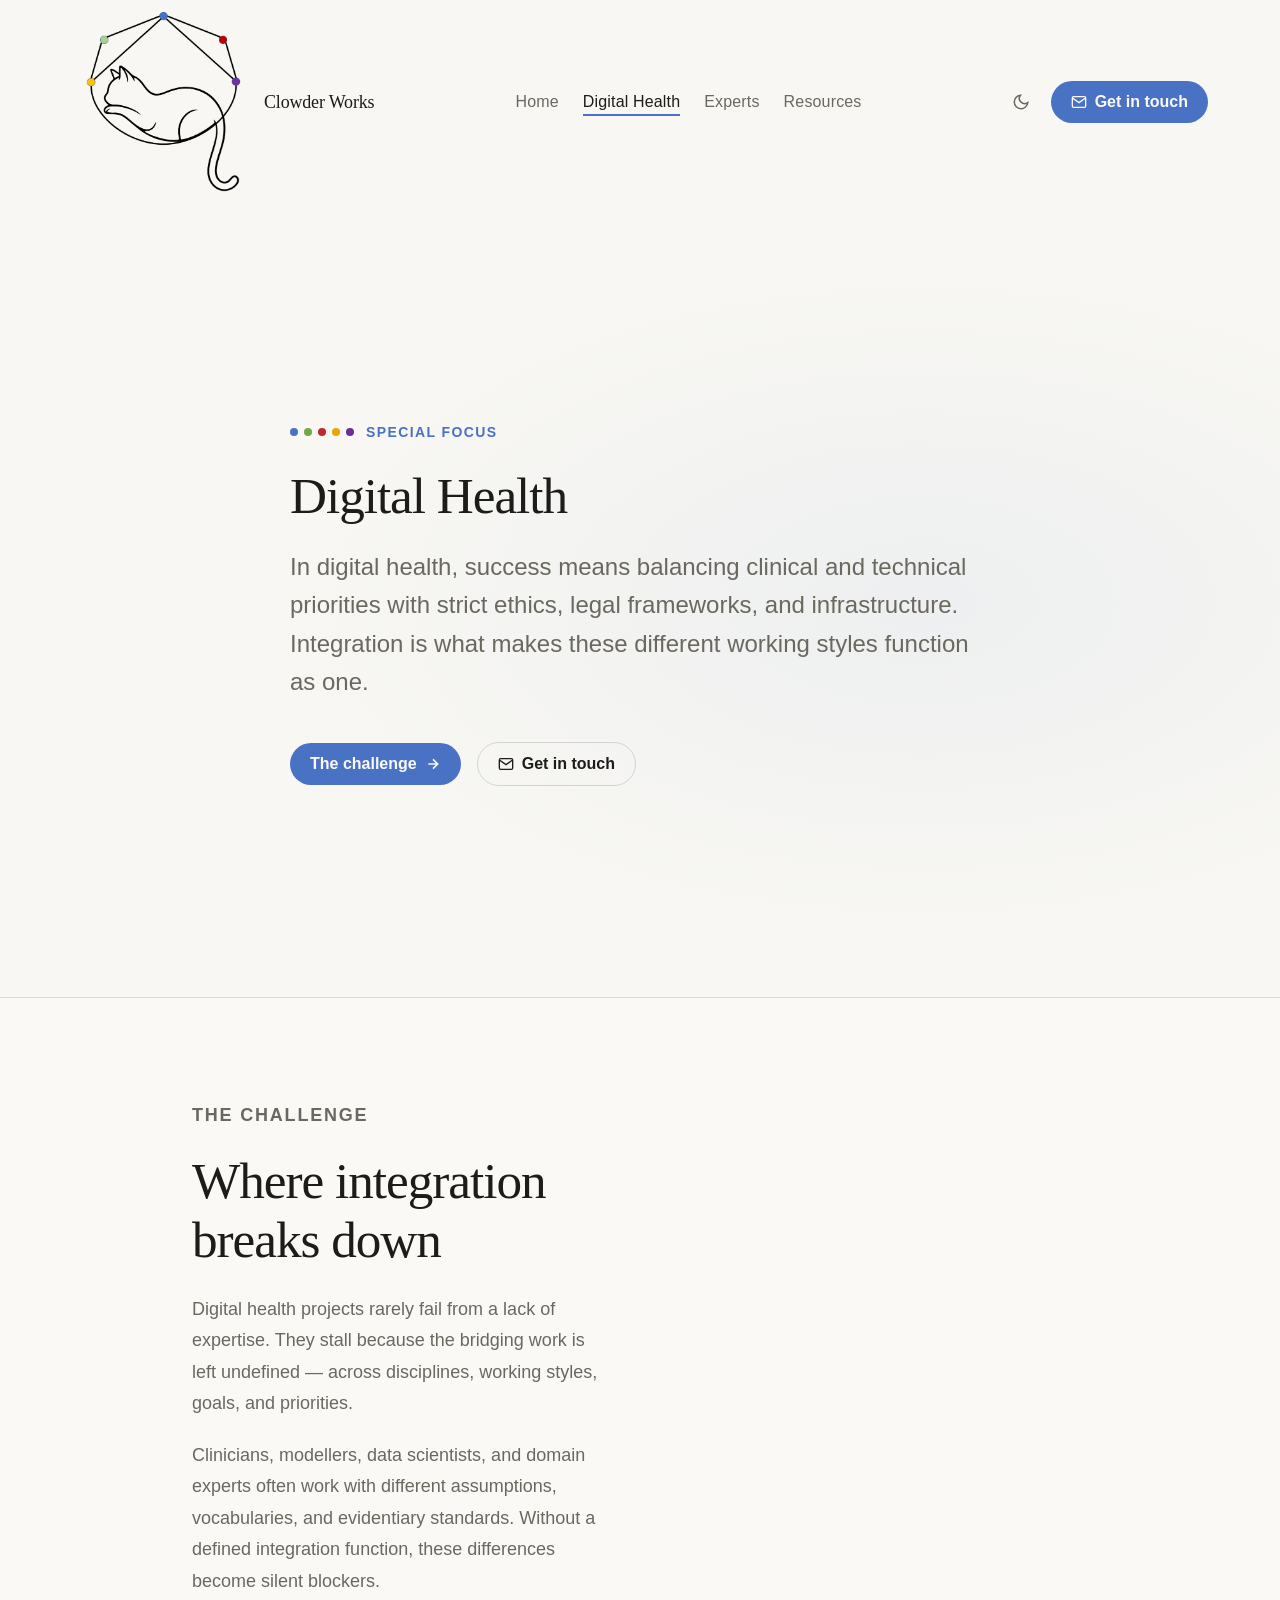
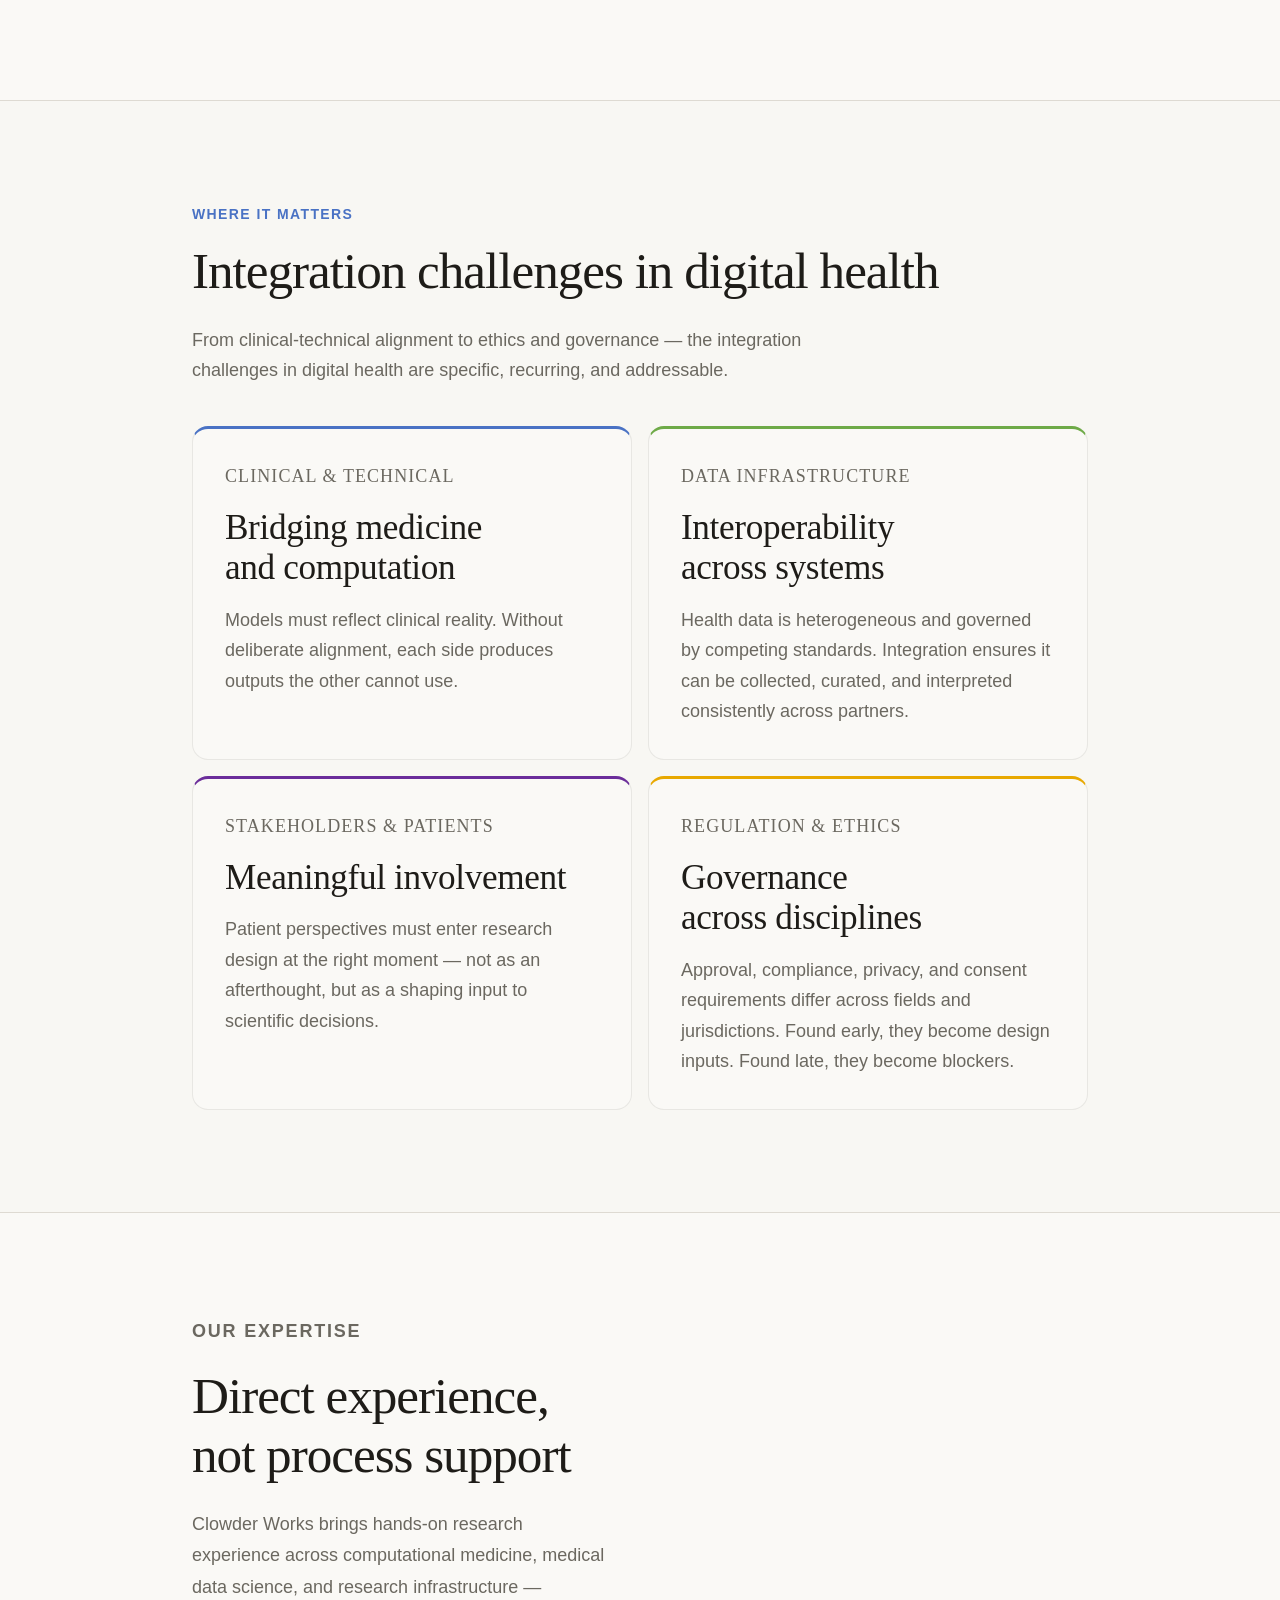
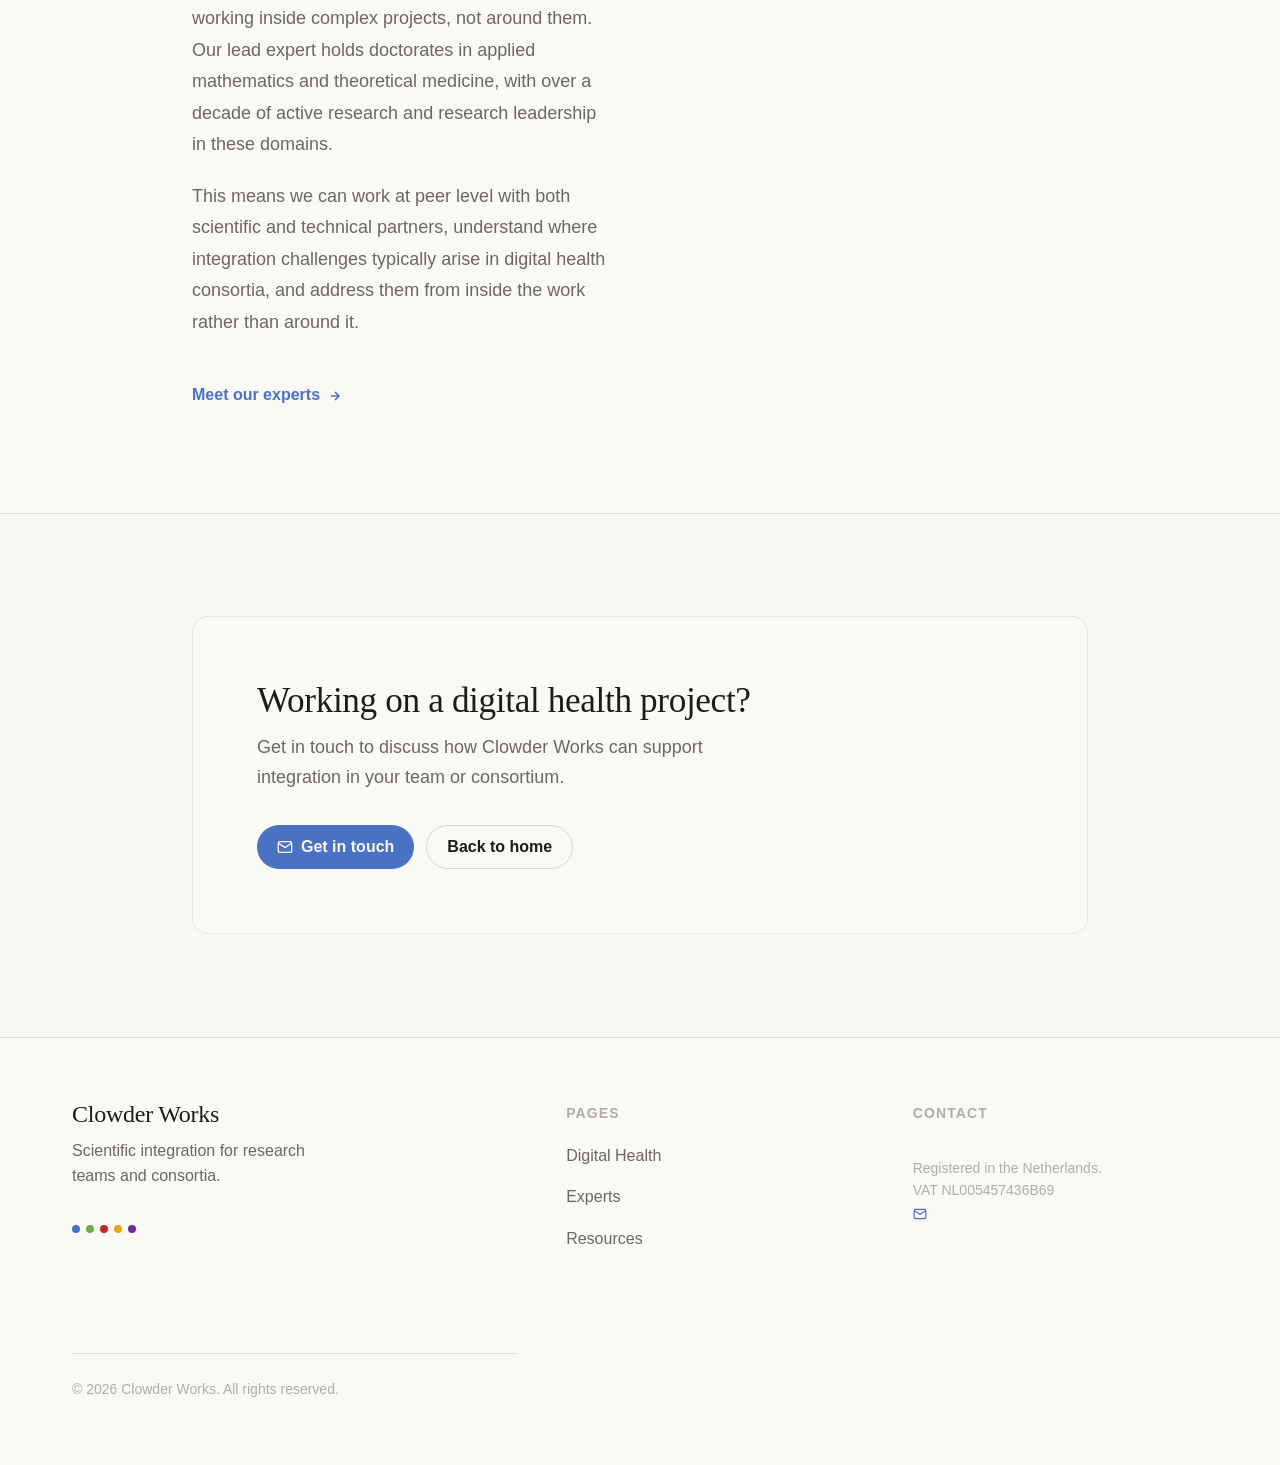
==== commit 70f789ec: "Restore digital-health.html with dark mode fix (theme detect in head, remove hardcoded data-theme)" ====
--- a/digital-health.html
+++ b/digital-health.html
@@ -4,19 +4,154 @@
   <meta charset="UTF-8" />
   <meta name="viewport" content="width=device-width, initial-scale=1.0" />
   <title>Digital Health — Clowder Works</title>
-  <meta name="description" content="Clowder Works supports digital health research consortia with scientific integration, proposal development, and implementation support." />
+  <meta name="description" content="Clowder Works brings hands-on research experience across computational medicine, medical data science, and research infrastructure to digital health integration." />
   <script>(function(){var t=matchMedia('(prefers-color-scheme:dark)').matches?'dark':'light';document.documentElement.setAttribute('data-theme',t);})();</script>
   <link href="https://api.fontshare.com/v2/css?f[]=zodiak@400,500,700&f[]=general-sans@300,400,500,600&display=swap" rel="stylesheet" />
   <link href="style.css" rel="stylesheet" />
 </head>
+
 <body>
   <a class="skip-link" href="#main">Skip to main content</a>
+
   <div id="site-header"></div>
+
   <main id="main">
-    <!-- existing content preserved -->
-    <div id="page-content-placeholder"></div>
+
+    <!-- ── HERO ── -->
+    <section class="hero" aria-labelledby="dh-hero-heading">
+      <div class="container">
+        <div class="hero-content">
+          <div class="hero-eyebrow">
+            <div class="footer-nodes" aria-hidden="true">
+              <span class="footer-node" style="background:var(--color-node-blue)"></span>
+              <span class="footer-node" style="background:var(--color-node-green)"></span>
+              <span class="footer-node" style="background:var(--color-node-red)"></span>
+              <span class="footer-node" style="background:var(--color-node-amber)"></span>
+              <span class="footer-node" style="background:var(--color-node-purple)"></span>
+            </div>
+            Special focus
+          </div>
+          <h1 id="dh-hero-heading">Digital Health</h1>
+          <p class="hero-subhead">In digital health, success means balancing clinical and technical priorities with strict ethics, legal frameworks, and infrastructure. Integration is what makes these different working styles function as one.</p>
+          <div class="hero-actions">
+            <a href="#challenge" class="btn btn-primary">
+              The challenge
+              <svg width="16" height="16" viewBox="0 0 24 24" fill="none" stroke="currentColor" stroke-width="2.5" aria-hidden="true"><path d="M5 12h14M12 5l7 7-7 7"/></svg>
+            </a>
+            <a class="btn btn-ghost nav-email-link">
+              <svg width="16" height="16" viewBox="0 0 24 24" fill="none" stroke="currentColor" stroke-width="2" aria-hidden="true"><path d="M4 4h16c1.1 0 2 .9 2 2v12c0 1.1-.9 2-2 2H4c-1.1 0-2-.9-2-2V6c0-1.1.9-2 2-2z"/><polyline points="22,6 12,13 2,6"/></svg>
+              Get in touch
+            </a>
+          </div>
+        </div>
+      </div>
+    </section>
+
+    <hr class="divider" />
+
+    <!-- ── THE CHALLENGE ── -->
+    <section id="challenge" class="integration-section fade-in" aria-labelledby="challenge-heading">
+      <div class="container--default">
+        <div class="integration-grid">
+          <div class="integration-prose">
+            <p class="section-label">The challenge</p>
+            <h2 class="section-title" id="challenge-heading">Where integration breaks down</h2>
+            <p>Digital health projects rarely fail from a lack of expertise. They stall because the bridging work is left undefined — across disciplines, working styles, goals, and priorities.</p>
+            <p>Clinicians, modellers, data scientists, and domain experts often work with different assumptions, vocabularies, and evidentiary standards. Without a defined integration function, these differences become silent blockers.</p>
+          </div>
+          <div class="integration-pull reveal-clip">
+            <blockquote>"Scientific progress often depends less on adding another specialist than on making existing expertise interoperable."</blockquote>
+          </div>
+        </div>
+      </div>
+    </section>
+
+    <hr class="divider" />
+
+    <!-- ── INTEGRATION DOMAINS ── -->
+    <section class="fade-in" aria-labelledby="domains-heading">
+      <div class="container--default">
+        <p class="section-label">Where it matters</p>
+        <h2 class="section-title" id="domains-heading">Integration challenges in digital health</h2>
+        <p class="section-body">From clinical-technical alignment to ethics and governance — the integration challenges in digital health are specific, recurring, and addressable.</p>
+        <div class="services-grid" style="margin-top:var(--space-10);">
+
+          <article class="service-card fade-in" style="border-top-color: var(--color-node-blue);grid-column:auto;">
+            <p class="service-card-number">Clinical &amp; technical</p>
+            <h3>Bridging medicine and computation</h3>
+            <p>Models must reflect clinical reality. Without deliberate alignment, each side produces outputs the other cannot use.</p>
+          </article>
+
+          <article class="service-card fade-in" style="border-top-color: var(--color-node-green);">
+            <p class="service-card-number">Data infrastructure</p>
+            <h3>Interoperability across systems</h3>
+            <p>Health data is heterogeneous and governed by competing standards. Integration ensures it can be collected, curated, and interpreted consistently across partners.</p>
+          </article>
+
+          <article class="service-card fade-in" style="border-top-color: var(--color-node-purple);">
+            <p class="service-card-number">Stakeholders &amp; patients</p>
+            <h3>Meaningful involvement</h3>
+            <p>Patient perspectives must enter research design at the right moment — not as an afterthought, but as a shaping input to scientific decisions.</p>
+          </article>
+
+          <article class="service-card fade-in" style="border-top-color: var(--color-node-amber);">
+            <p class="service-card-number">Regulation &amp; ethics</p>
+            <h3>Governance across disciplines</h3>
+            <p>Approval, compliance, privacy, and consent requirements differ across fields and jurisdictions. Found early, they become design inputs. Found late, they become blockers.</p>
+          </article>
+
+        </div>
+      </div>
+    </section>
+
+    <hr class="divider" />
+
+    <!-- ── EXPERTISE ── -->
+    <section class="integration-section fade-in" aria-labelledby="expertise-heading">
+      <div class="container--default">
+        <div class="integration-grid">
+          <div class="integration-prose">
+            <p class="section-label">Our expertise</p>
+            <h2 class="section-title" id="expertise-heading">Direct experience, not process support</h2>
+            <p>Clowder Works brings hands-on research experience across computational medicine, medical data science, and research infrastructure — working inside complex projects, not around them. Our lead expert holds doctorates in applied mathematics and theoretical medicine, with over a decade of active research and research leadership in these domains.</p>
+            <p>This means we can work at peer level with both scientific and technical partners, understand where integration challenges typically arise in digital health consortia, and address them from inside the work rather than around it.</p>
+            <a href="experts.html" class="service-card-link">
+              Meet our experts
+              <svg width="14" height="14" viewBox="0 0 24 24" fill="none" stroke="currentColor" stroke-width="2.5" aria-hidden="true"><path d="M5 12h14M12 5l7 7-7 7"/></svg>
+            </a>
+          </div>
+          <div class="integration-pull reveal-clip">
+            <blockquote>"The goal is not just results — it is results that translate. That requires integration to be built in, not added later."</blockquote></div>
+          </div>
+        </div>
+      </div>
+    </section>
+
+    <hr class="divider" />
+
+    <!-- ── CONTACT ── -->
+    <section class="contact-section" aria-labelledby="dh-contact-heading">
+      <div class="container--default">
+        <div class="contact-inner fade-in">
+          <div>
+            <h2 id="dh-contact-heading">Working on a digital health project?</h2>
+            <p>Get in touch to discuss how Clowder Works can support integration in your team or consortium.</p>
+          </div>
+          <div class="contact-actions">
+            <a class="btn btn-primary nav-email-link">
+              <svg width="16" height="16" viewBox="0 0 24 24" fill="none" stroke="currentColor" stroke-width="2" aria-hidden="true"><path d="M4 4h16c1.1 0 2 .9 2 2v12c0 1.1-.9 2-2 2H4c-1.1 0-2-.9-2-2V6c0-1.1.9-2 2-2z"/><polyline points="22,6 12,13 2,6"/></svg>
+              Get in touch
+            </a>
+            <a href="index.html" class="btn btn-ghost">Back to home</a>
+          </div>
+        </div>
+      </div>
+    </section>
+
   </main>
+
   <div id="site-footer"></div>
+
   <script src="nav-init.js" defer></script>
   <script>
     Promise.all([
@@ -26,6 +161,14 @@
       document.getElementById('site-header').innerHTML = navHTML;
       document.getElementById('site-footer').innerHTML = footerHTML;
       initNav();
+
+      const u = 'clowder.works', d = 'gmail.com';
+      document.querySelectorAll('.nav-email-link').forEach(a => {
+        a.href = 'mailto:' + u + '@' + d;
+      });
+      document.querySelectorAll('.contact-email-text').forEach(el => {
+        el.textContent = u + '[at]' + d;
+      });
     });
   </script>
 </body>
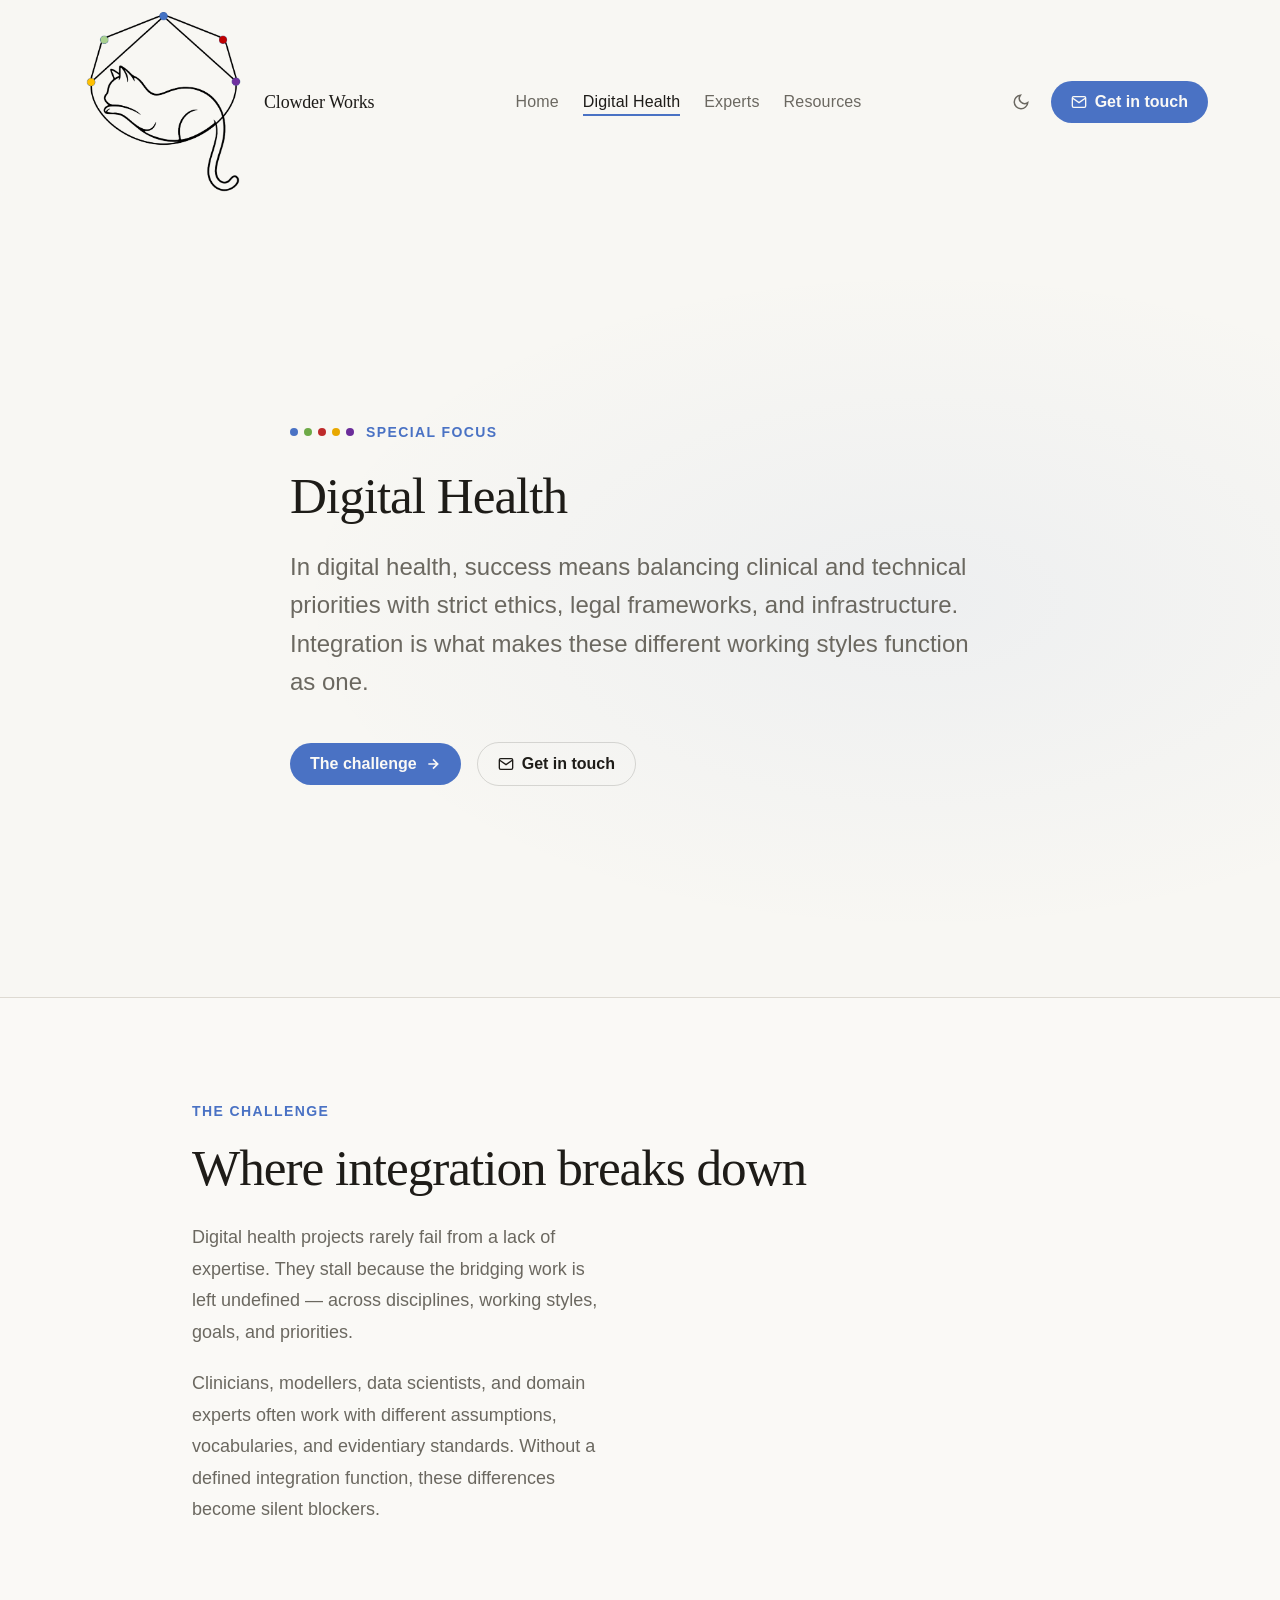
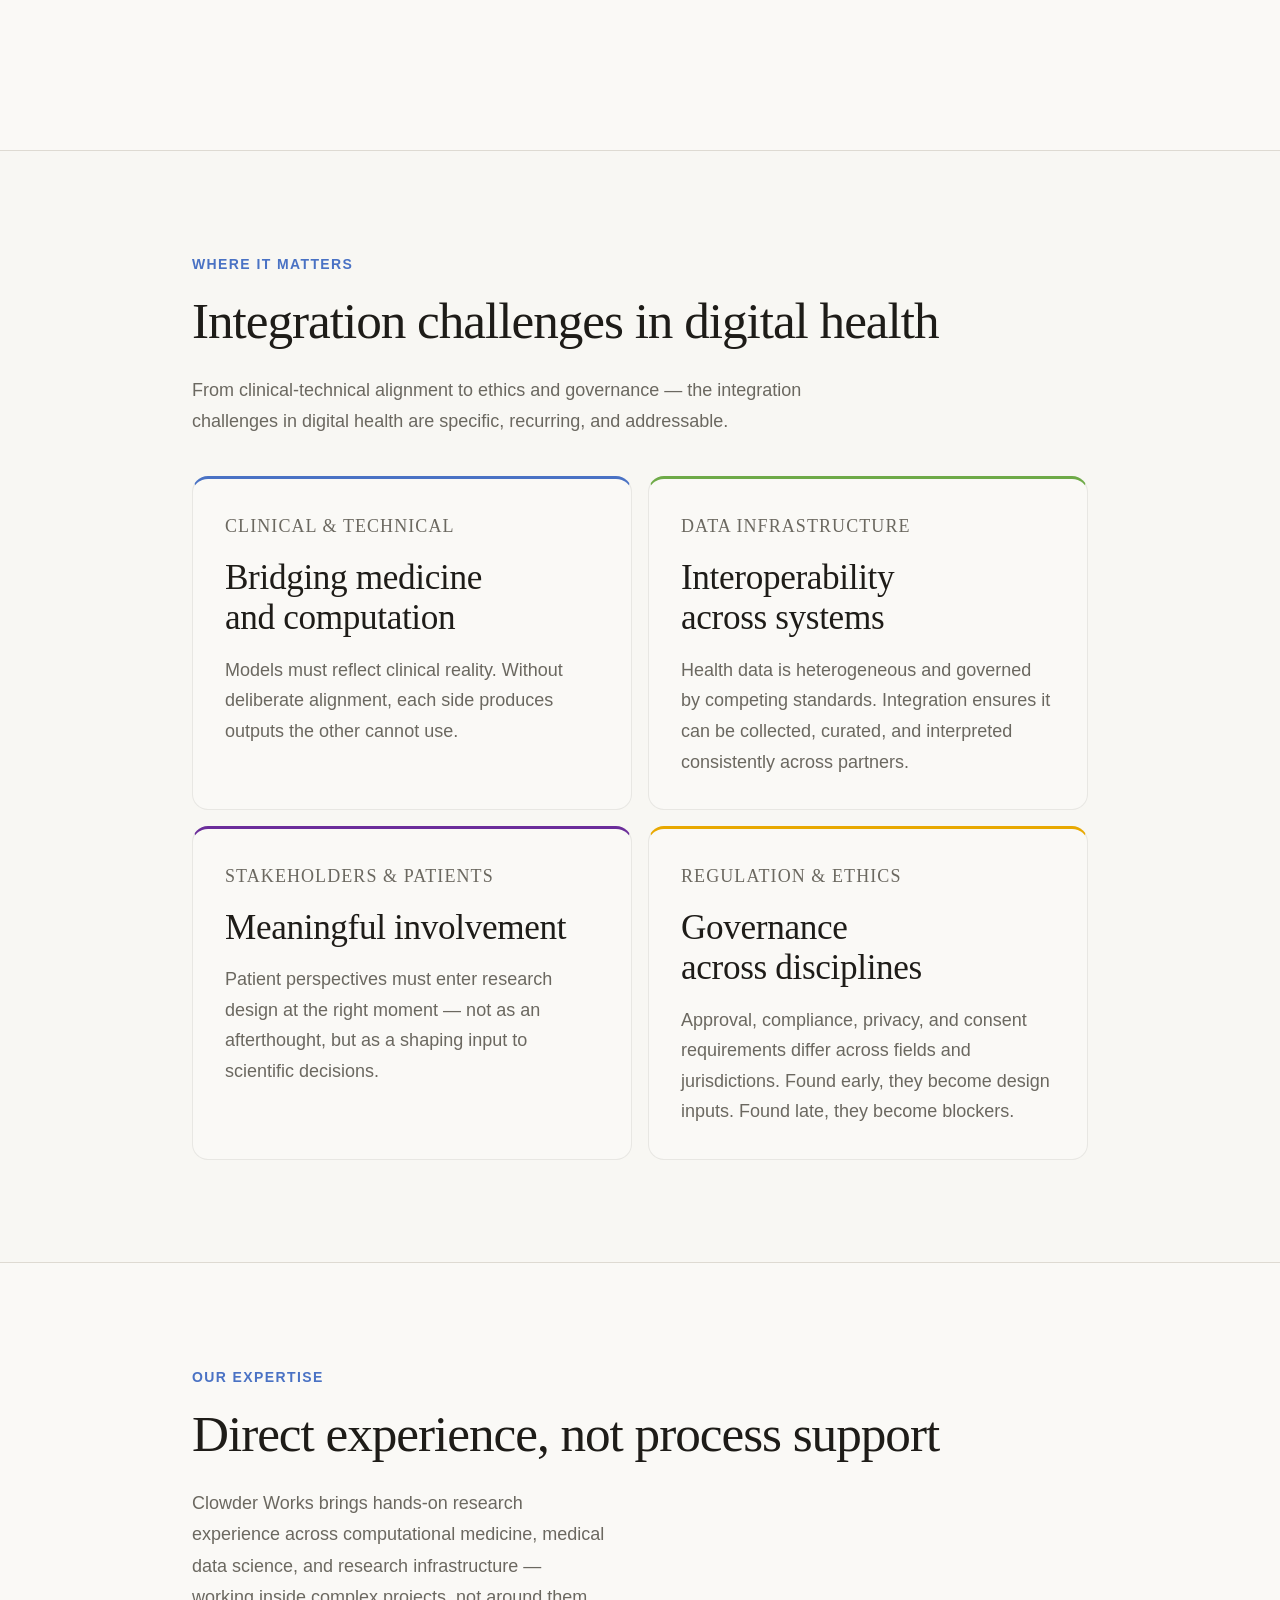
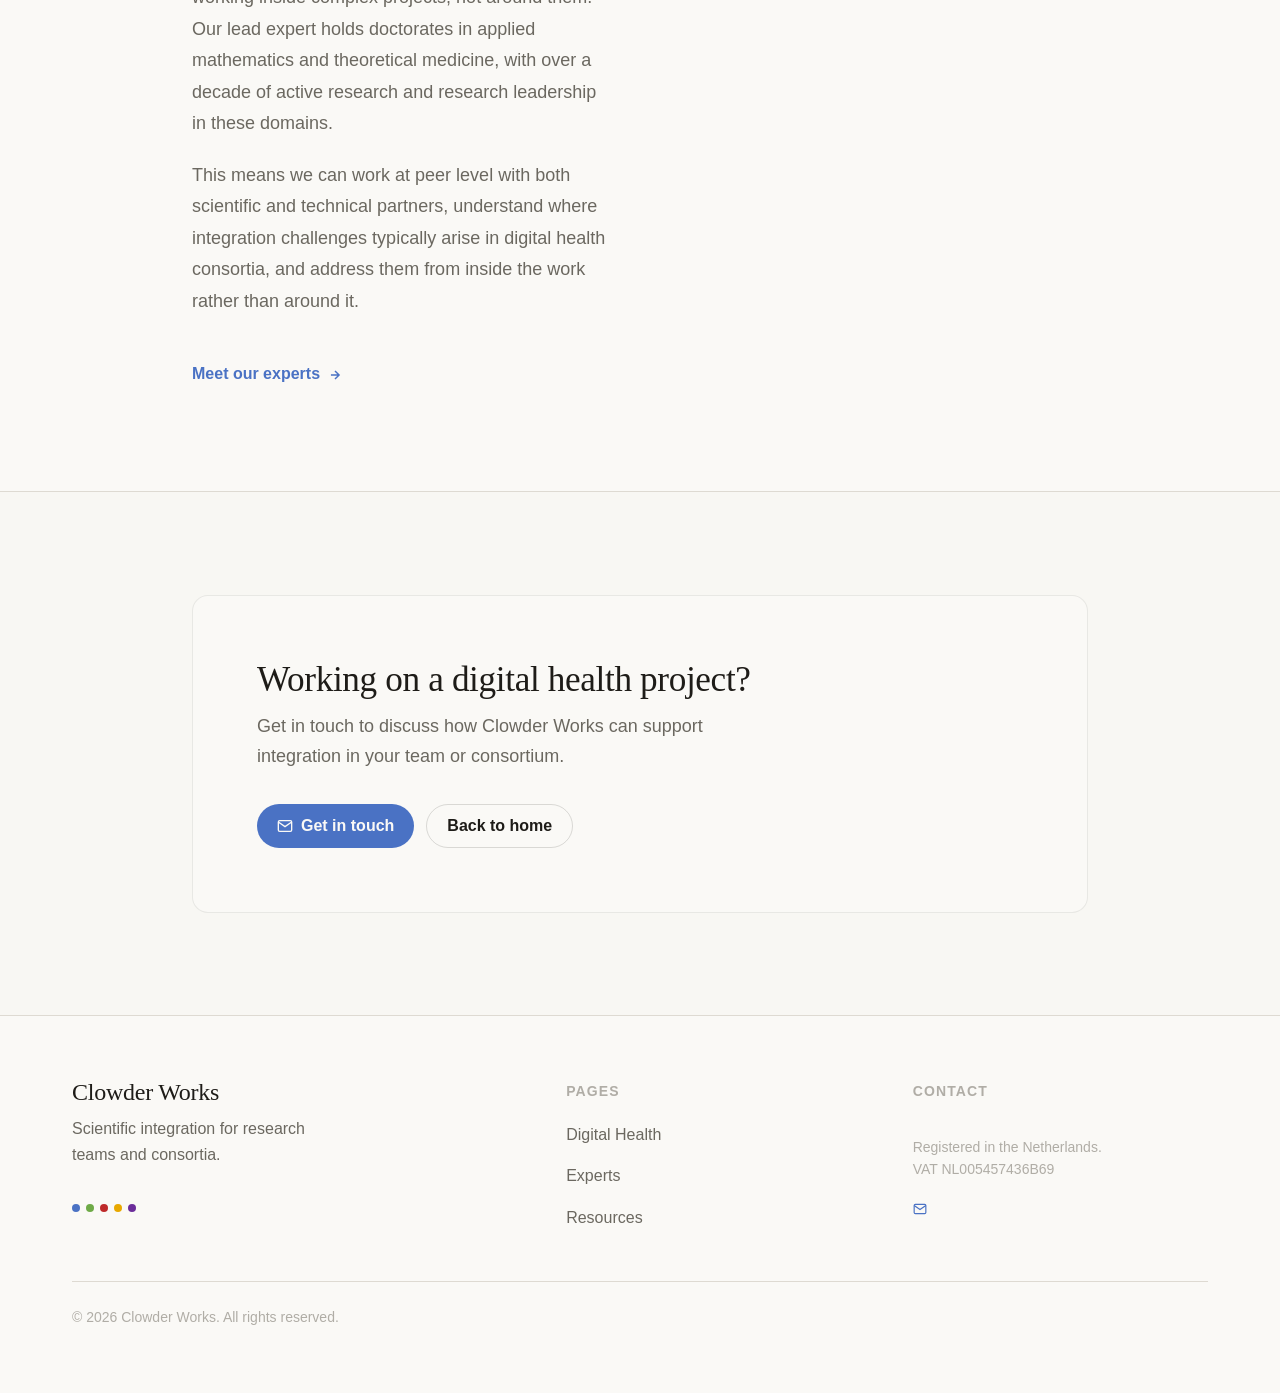
==== commit 6ecbf837: "Fix heading structure in digital-health.html: move section labels and h2s above grid, fix broken clo" ====
--- a/digital-health.html
+++ b/digital-health.html
@@ -52,10 +52,10 @@
     <!-- ── THE CHALLENGE ── -->
     <section id="challenge" class="integration-section fade-in" aria-labelledby="challenge-heading">
       <div class="container--default">
+        <p class="section-label">The challenge</p>
+        <h2 class="section-title" id="challenge-heading">Where integration breaks down</h2>
         <div class="integration-grid">
           <div class="integration-prose">
-            <p class="section-label">The challenge</p>
-            <h2 class="section-title" id="challenge-heading">Where integration breaks down</h2>
             <p>Digital health projects rarely fail from a lack of expertise. They stall because the bridging work is left undefined — across disciplines, working styles, goals, and priorities.</p>
             <p>Clinicians, modellers, data scientists, and domain experts often work with different assumptions, vocabularies, and evidentiary standards. Without a defined integration function, these differences become silent blockers.</p>
           </div>
@@ -109,10 +109,10 @@
     <!-- ── EXPERTISE ── -->
     <section class="integration-section fade-in" aria-labelledby="expertise-heading">
       <div class="container--default">
+        <p class="section-label">Our expertise</p>
+        <h2 class="section-title" id="expertise-heading">Direct experience, not process support</h2>
         <div class="integration-grid">
           <div class="integration-prose">
-            <p class="section-label">Our expertise</p>
-            <h2 class="section-title" id="expertise-heading">Direct experience, not process support</h2>
             <p>Clowder Works brings hands-on research experience across computational medicine, medical data science, and research infrastructure — working inside complex projects, not around them. Our lead expert holds doctorates in applied mathematics and theoretical medicine, with over a decade of active research and research leadership in these domains.</p>
             <p>This means we can work at peer level with both scientific and technical partners, understand where integration challenges typically arise in digital health consortia, and address them from inside the work rather than around it.</p>
             <a href="experts.html" class="service-card-link">
@@ -121,7 +121,7 @@
             </a>
           </div>
           <div class="integration-pull reveal-clip">
-            <blockquote>"The goal is not just results — it is results that translate. That requires integration to be built in, not added later."</blockquote></div>
+            <blockquote>"The goal is not just results — it is results that translate. That requires integration to be built in, not added later."</blockquote>
           </div>
         </div>
       </div>
--- a/style.css
+++ b/style.css
@@ -160,7 +160,14 @@
   padding-inline:clamp(var(--space-4),4vw,var(--space-8));}
 .nav-logo{display:flex;align-items:center;gap:var(--space-3);
   text-decoration:none;color:var(--color-text);flex-shrink:0;}
-.nav-logo img{width:180px;height:180px;object-fit:contain;flex-shrink:0;}
+.nav-logo img{width:180px;height:180px;object-fit:contain;flex-shrink:0;
+  transition:filter var(--transition-interactive);}
+
+/* Dark mode logo fix: invert blacks to white, restore colours with hue-rotate */
+[data-theme="dark"] .nav-logo img,
+@media(prefers-color-scheme:dark){ :root:not([data-theme]) .nav-logo img { filter:invert(1) hue-rotate(180deg); } }
+[data-theme="dark"] .nav-logo img { filter:invert(1) hue-rotate(180deg); }
+
 .nav-wordmark{font-family:var(--font-display);font-size:var(--text-base);
   font-weight:500;letter-spacing:-0.01em;line-height:1;}
 .nav-links{display:flex;align-items:center;gap:var(--space-6);
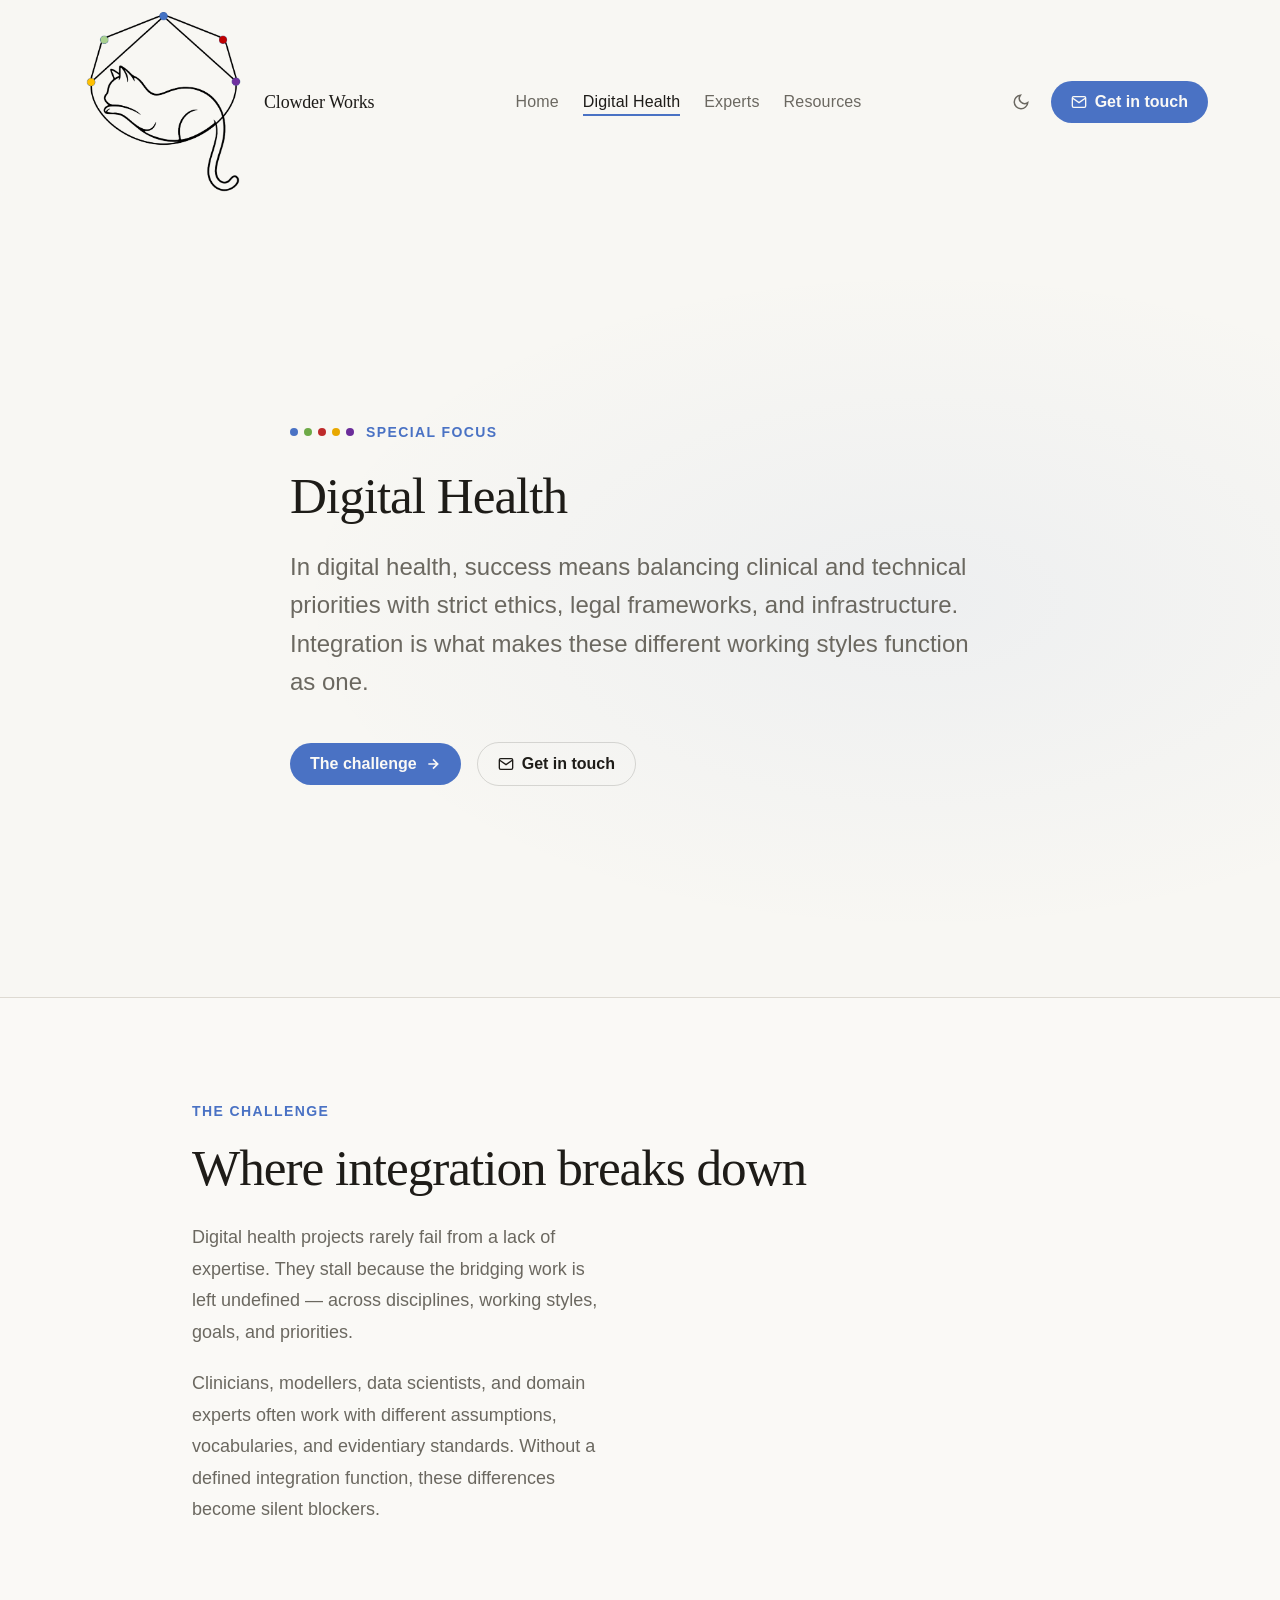
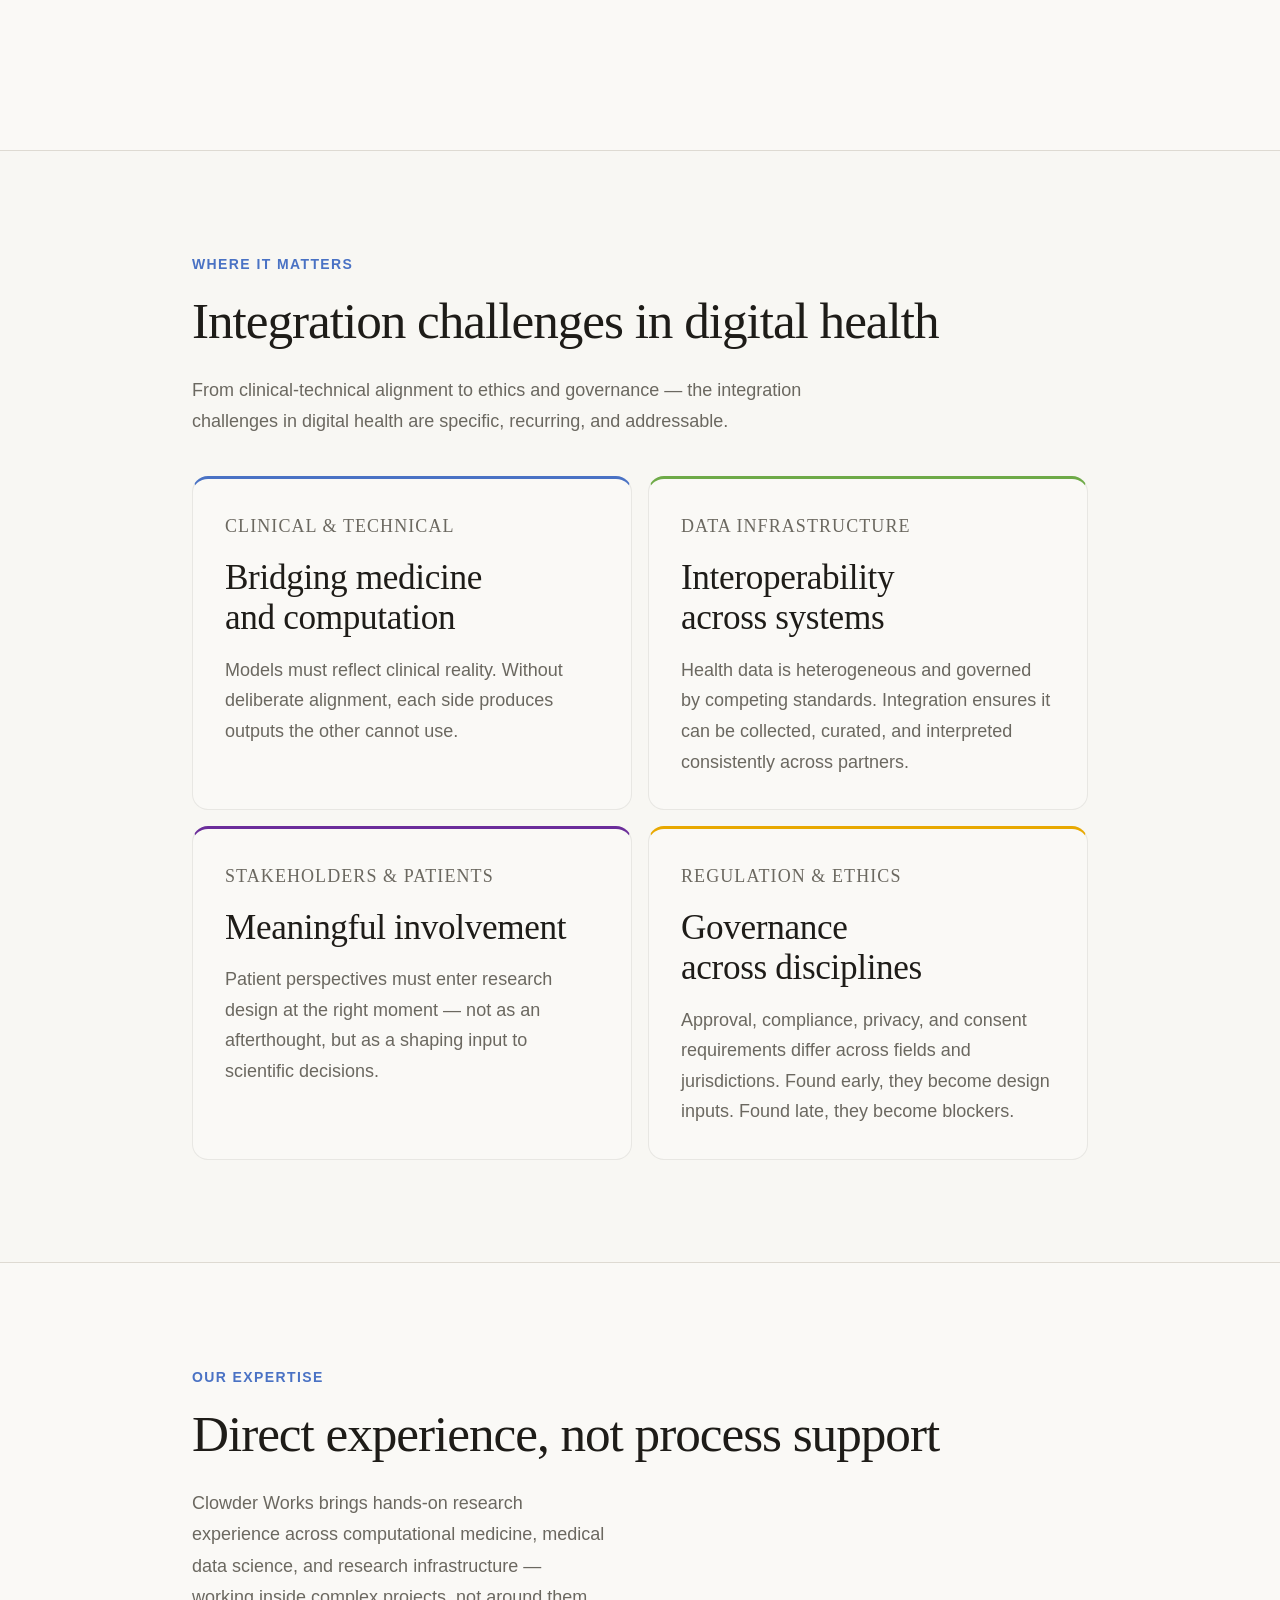
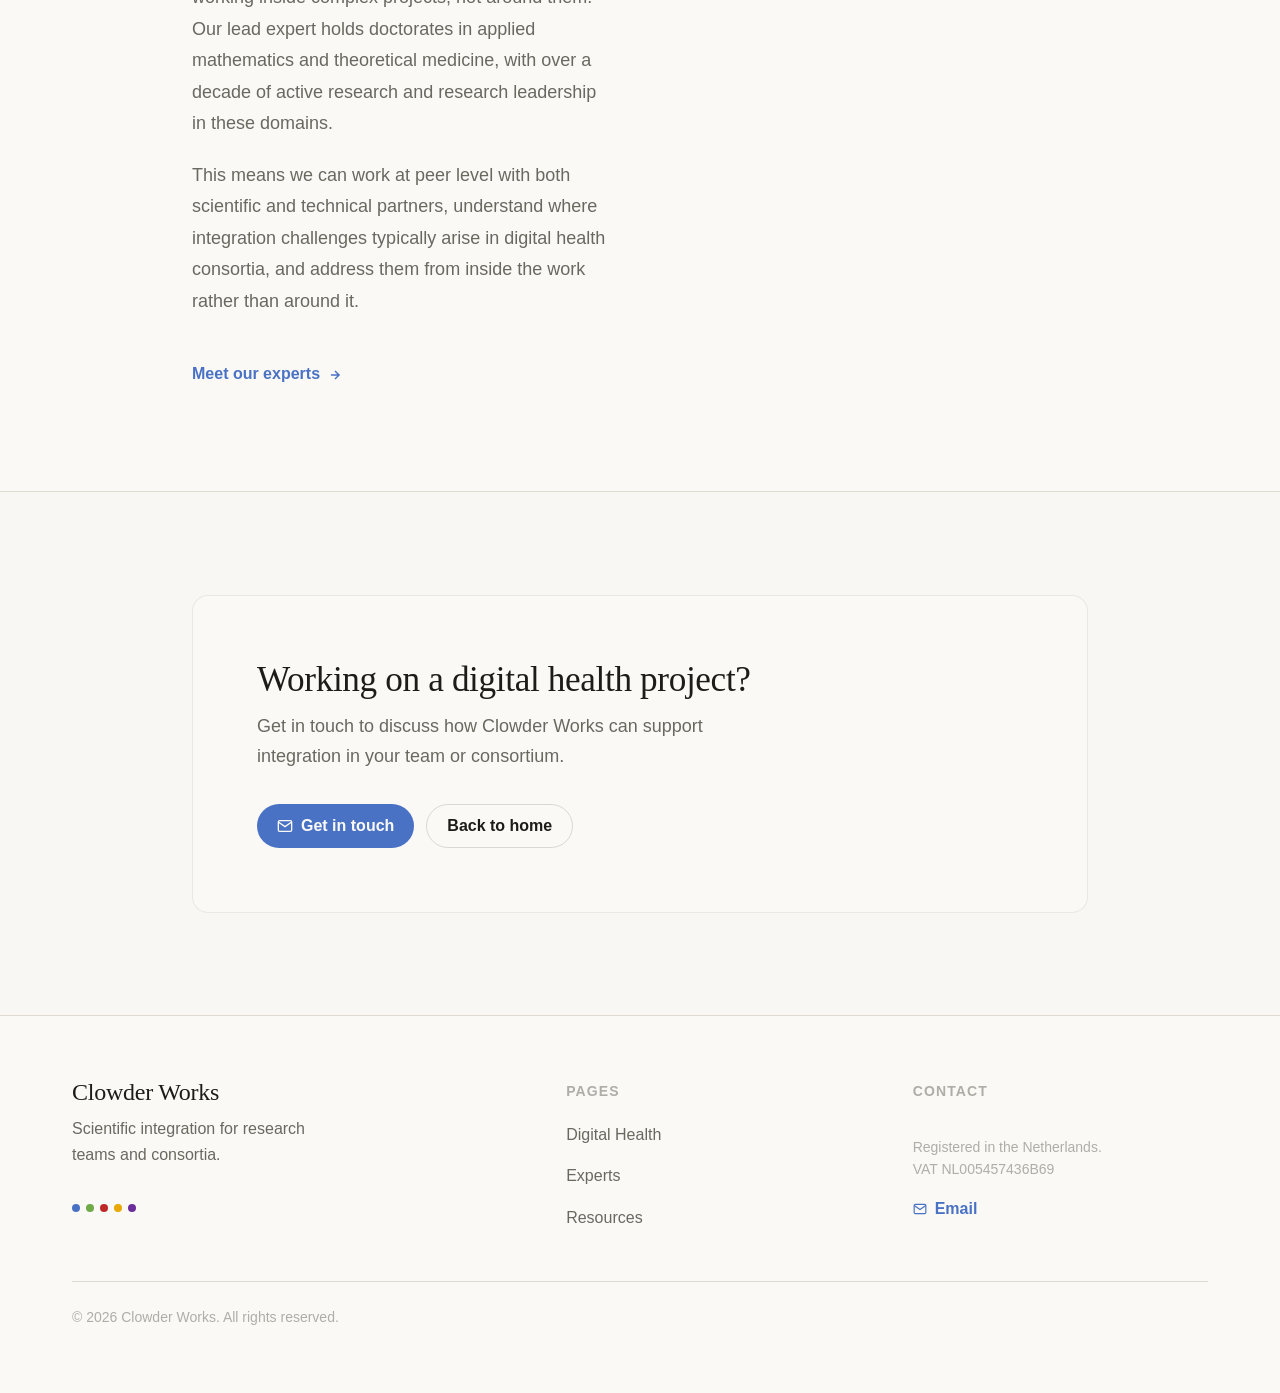
==== commit 5bdec7bb: "Fix: update all domain references from clowder-works.github.io to clowder-works.nl in all HTML files" ====
--- a/digital-health.html
+++ b/digital-health.html
@@ -3,8 +3,40 @@
 <head>
   <meta charset="UTF-8" />
   <meta name="viewport" content="width=device-width, initial-scale=1.0" />
-  <title>Digital Health — Clowder Works</title>
+  <title>Digital Health Integration — Clowder Works</title>
   <meta name="description" content="Clowder Works brings hands-on research experience across computational medicine, medical data science, and research infrastructure to digital health integration." />
+  <link rel="canonical" href="https://clowder-works.nl/digital-health.html" />
+
+  <!-- Favicon -->
+  <link rel="icon" type="image/png" href="./assets/logo.png" />
+  <link rel="apple-touch-icon" href="./assets/logo.png" />
+
+  <!-- Open Graph -->
+  <meta property="og:type" content="website" />
+  <meta property="og:url" content="https://clowder-works.nl/digital-health.html" />
+  <meta property="og:title" content="Digital Health Integration — Clowder Works" />
+  <meta property="og:description" content="Integration consulting for digital health consortia — bridging clinical, computational, data, and governance challenges in complex research projects." />
+  <meta property="og:site_name" content="Clowder Works" />
+  <meta property="og:image" content="https://clowder-works.nl/assets/logo.png" />
+
+  <!-- Twitter Card -->
+  <meta name="twitter:card" content="summary" />
+  <meta name="twitter:title" content="Digital Health Integration — Clowder Works" />
+  <meta name="twitter:description" content="Integration consulting for digital health research teams and consortia." />
+  <meta name="twitter:image" content="https://clowder-works.nl/assets/logo.png" />
+
+  <!-- Structured data -->
+  <script type="application/ld+json">
+  {
+    "@context": "https://schema.org",
+    "@type": "WebPage",
+    "name": "Digital Health Integration",
+    "url": "https://clowder-works.nl/digital-health.html",
+    "description": "Integration consulting for digital health consortia — bridging clinical, computational, data, and governance challenges.",
+    "isPartOf": { "@type": "WebSite", "name": "Clowder Works", "url": "https://clowder-works.nl/" }
+  }
+  </script>
+
   <script>(function(){var t=matchMedia('(prefers-color-scheme:dark)').matches?'dark':'light';document.documentElement.setAttribute('data-theme',t);})();</script>
   <link href="https://api.fontshare.com/v2/css?f[]=zodiak@400,500,700&f[]=general-sans@300,400,500,600&display=swap" rel="stylesheet" />
   <link href="style.css" rel="stylesheet" />
@@ -60,7 +92,7 @@
             <p>Clinicians, modellers, data scientists, and domain experts often work with different assumptions, vocabularies, and evidentiary standards. Without a defined integration function, these differences become silent blockers.</p>
           </div>
           <div class="integration-pull reveal-clip">
-            <blockquote>"Scientific progress often depends less on adding another specialist than on making existing expertise interoperable."</blockquote>
+            <blockquote>“Scientific progress often depends less on adding another specialist than on making existing expertise interoperable.”</blockquote>
           </div>
         </div>
       </div>
@@ -121,7 +153,7 @@
             </a>
           </div>
           <div class="integration-pull reveal-clip">
-            <blockquote>"The goal is not just results — it is results that translate. That requires integration to be built in, not added later."</blockquote>
+            <blockquote>“The goal is not just results — it is results that translate. That requires integration to be built in, not added later.”</blockquote>
           </div>
         </div>
       </div>
--- a/style.css
+++ b/style.css
@@ -1,4 +1,4 @@
-/* ── ART DIRECTION ─────────────────────────────────────────────
+/* ── ART DIRECTION ───────────────────────────────────────────────
    Concept: Scientific bridge-building. Quiet authority.
    Palette: Warm off-white surfaces + logo node colours as accents
    Logo colours: blue #4A72C4, green #6EAA47, red #BE2A2A,
@@ -244,6 +244,63 @@
   margin-bottom:var(--space-10);max-width:56ch;}
 .hero-actions{display:flex;align-items:center;gap:var(--space-4);flex-wrap:wrap;}
 
+/* ── SECTION NAV ── */
+.section-nav{
+  padding-block: clamp(var(--space-10), 5vw, var(--space-16));
+  background: var(--color-bg);
+}
+.section-nav-list{
+  list-style: none;
+  display: grid;
+  grid-template-columns: repeat(4, 1fr);
+  gap: 1px;
+  background: var(--color-divider);
+  border: 1px solid var(--color-divider);
+  border-radius: var(--radius-xl);
+  overflow: hidden;
+}
+.section-nav-link{
+  display: flex;
+  flex-direction: column;
+  gap: var(--space-1);
+  padding: var(--space-6) var(--space-6);
+  background: var(--color-surface);
+  text-decoration: none;
+  transition: background var(--transition-interactive);
+}
+.section-nav-link:hover{
+  background: var(--color-surface-offset);
+}
+.section-nav-link:hover .section-nav-title{
+  color: var(--color-primary);
+}
+.section-nav-label{
+  font-size: var(--text-xs);
+  font-weight: 600;
+  letter-spacing: 0.08em;
+  text-transform: uppercase;
+  color: var(--color-text-faint);
+}
+.section-nav-title{
+  font-family: var(--font-display);
+  font-size: var(--text-base);
+  font-weight: 500;
+  color: var(--color-text);
+  line-height: 1.3;
+  transition: color var(--transition-interactive);
+  max-width: unset;
+}
+@media(max-width:900px){
+  .section-nav-list{
+    grid-template-columns: repeat(2, 1fr);
+  }
+}
+@media(max-width:500px){
+  .section-nav-list{
+    grid-template-columns: 1fr;
+  }
+}
+
 /* ── SHARED SECTION ── */
 section{padding-block:clamp(var(--space-16),8vw,var(--space-32));}
 .section-label{font-family:var(--font-body);font-size:var(--text-xs);font-weight:600;
@@ -366,6 +423,6 @@
 
 /* ── NAV MOBILE FIX ── */
 @media(max-width:768px){
-  .nav-logo img{width:clamp(32px,10vw,48px);height:clamp(32px,10vw,48px);}
+  .nav-logo img{width:clamp(56px,15vw,72px);height:clamp(56px,15vw,72px);}
   .nav-mobile-toggle{margin-inline-start:auto;flex-shrink:0;}
 }
